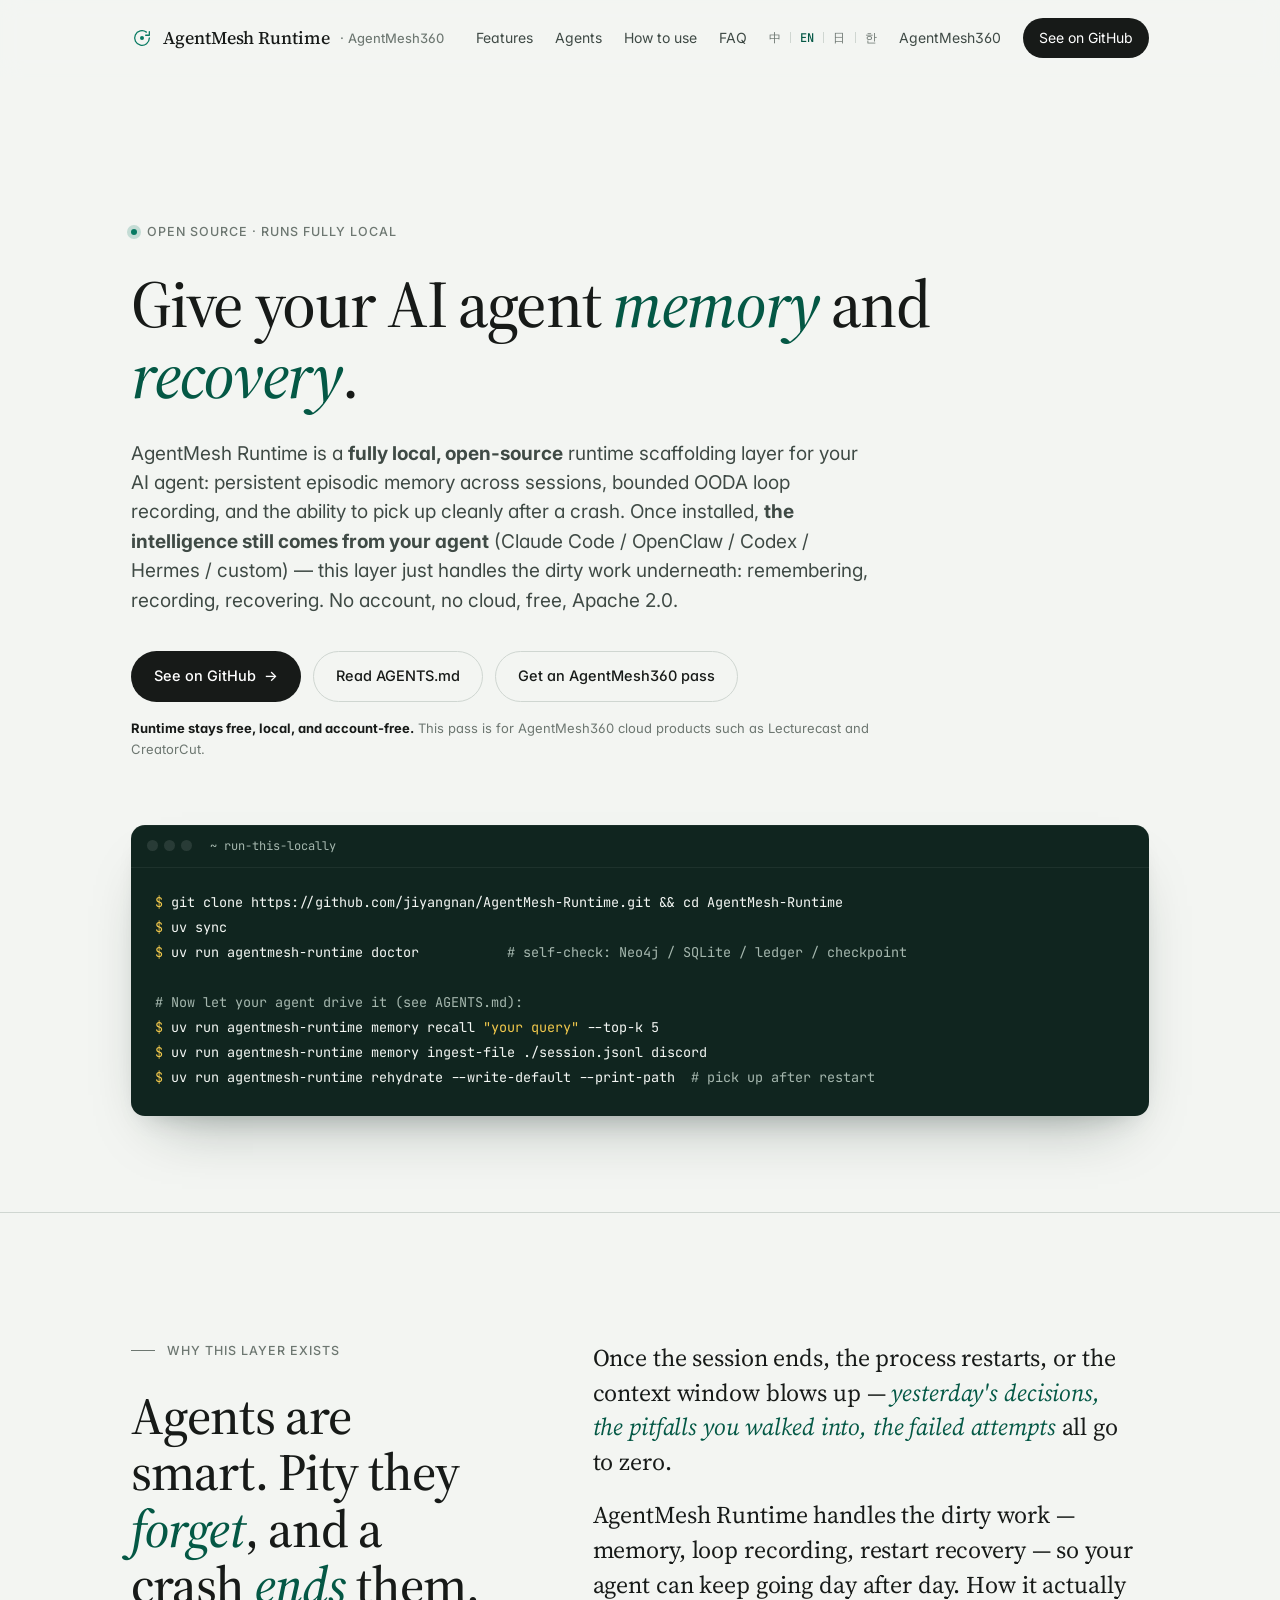
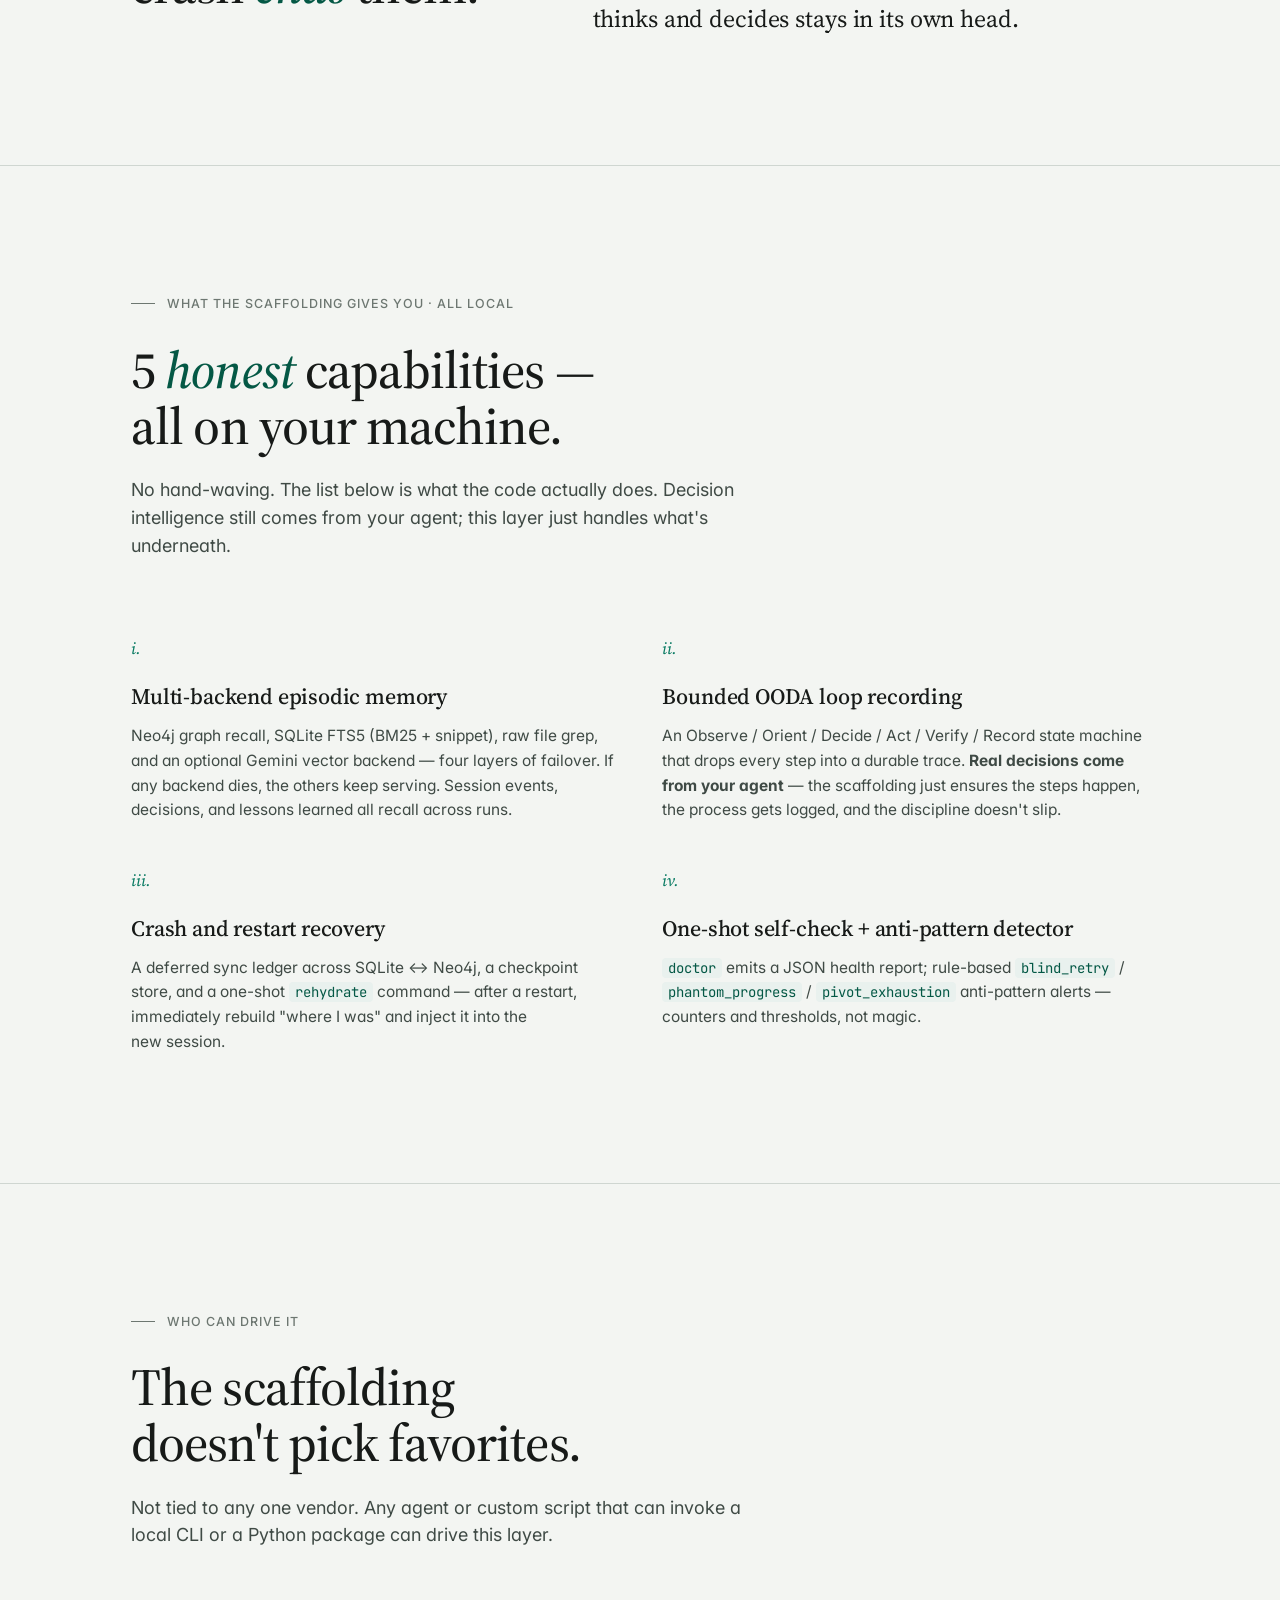
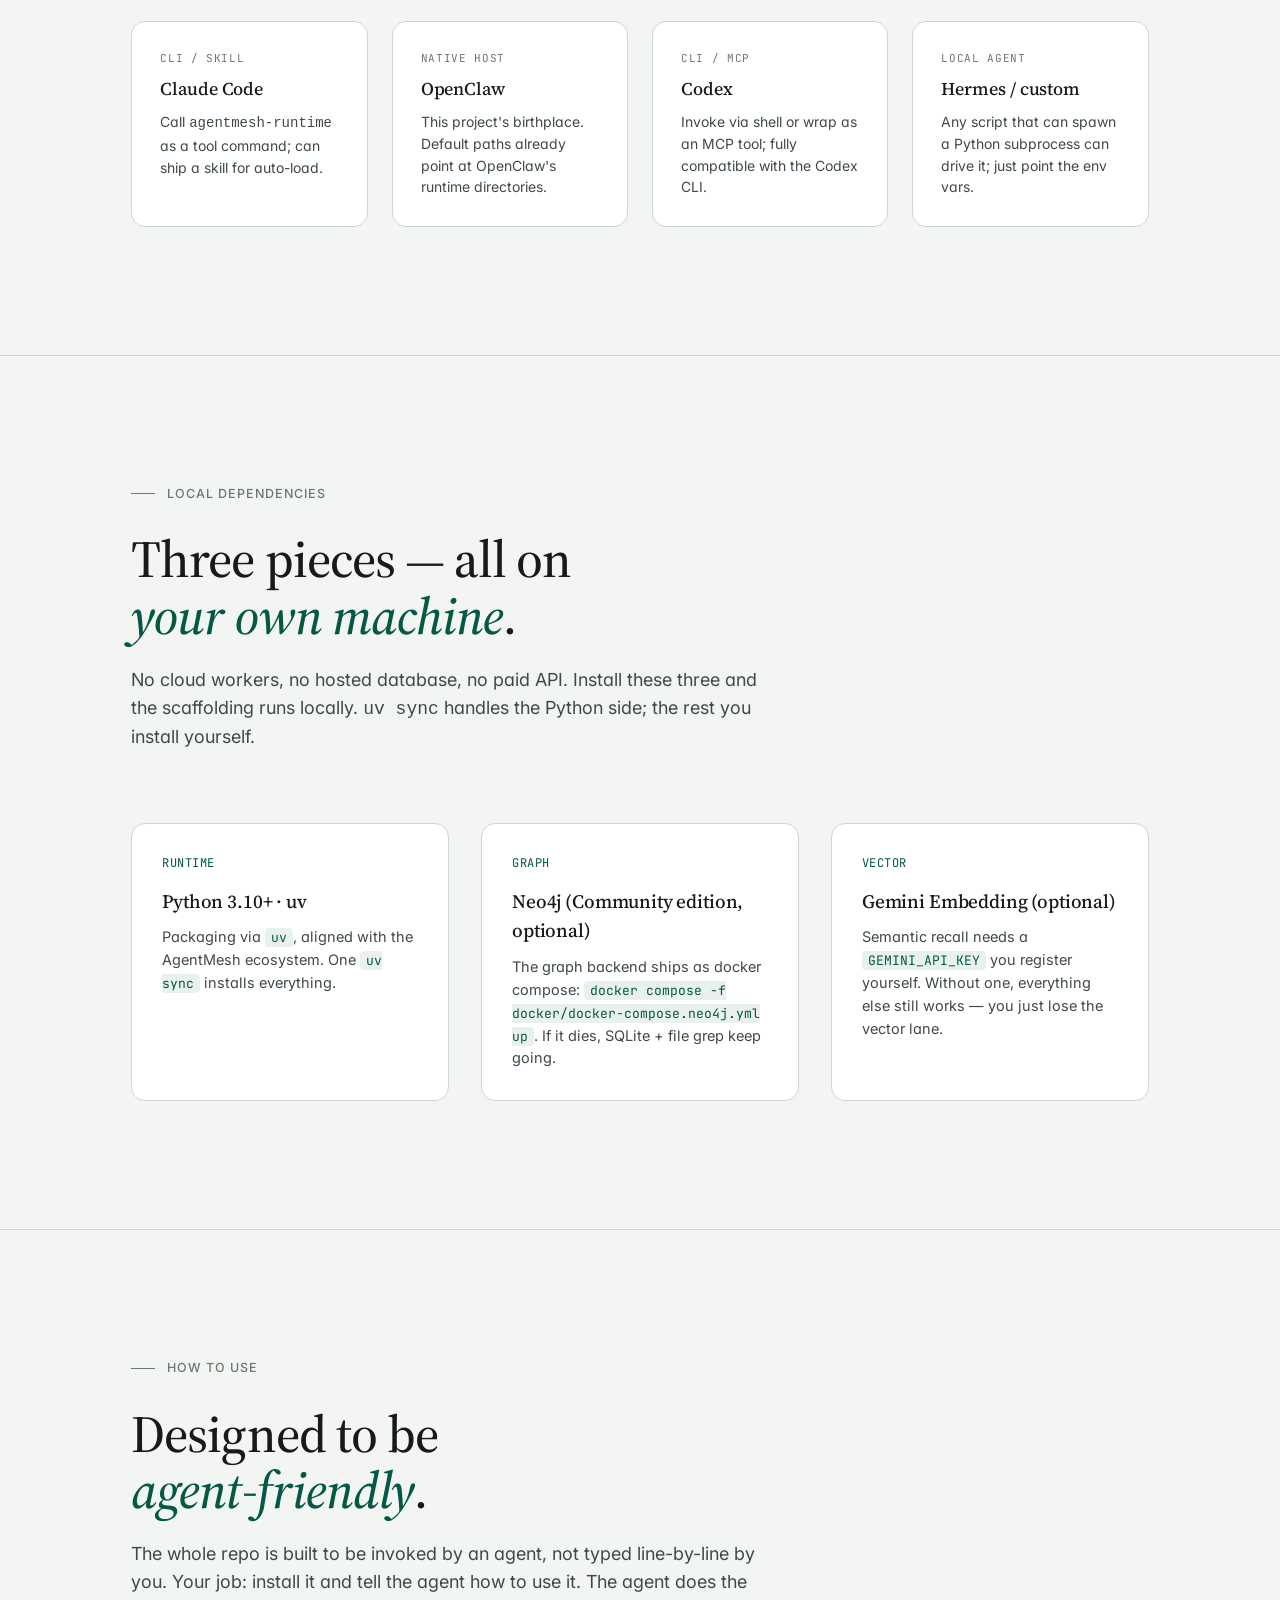
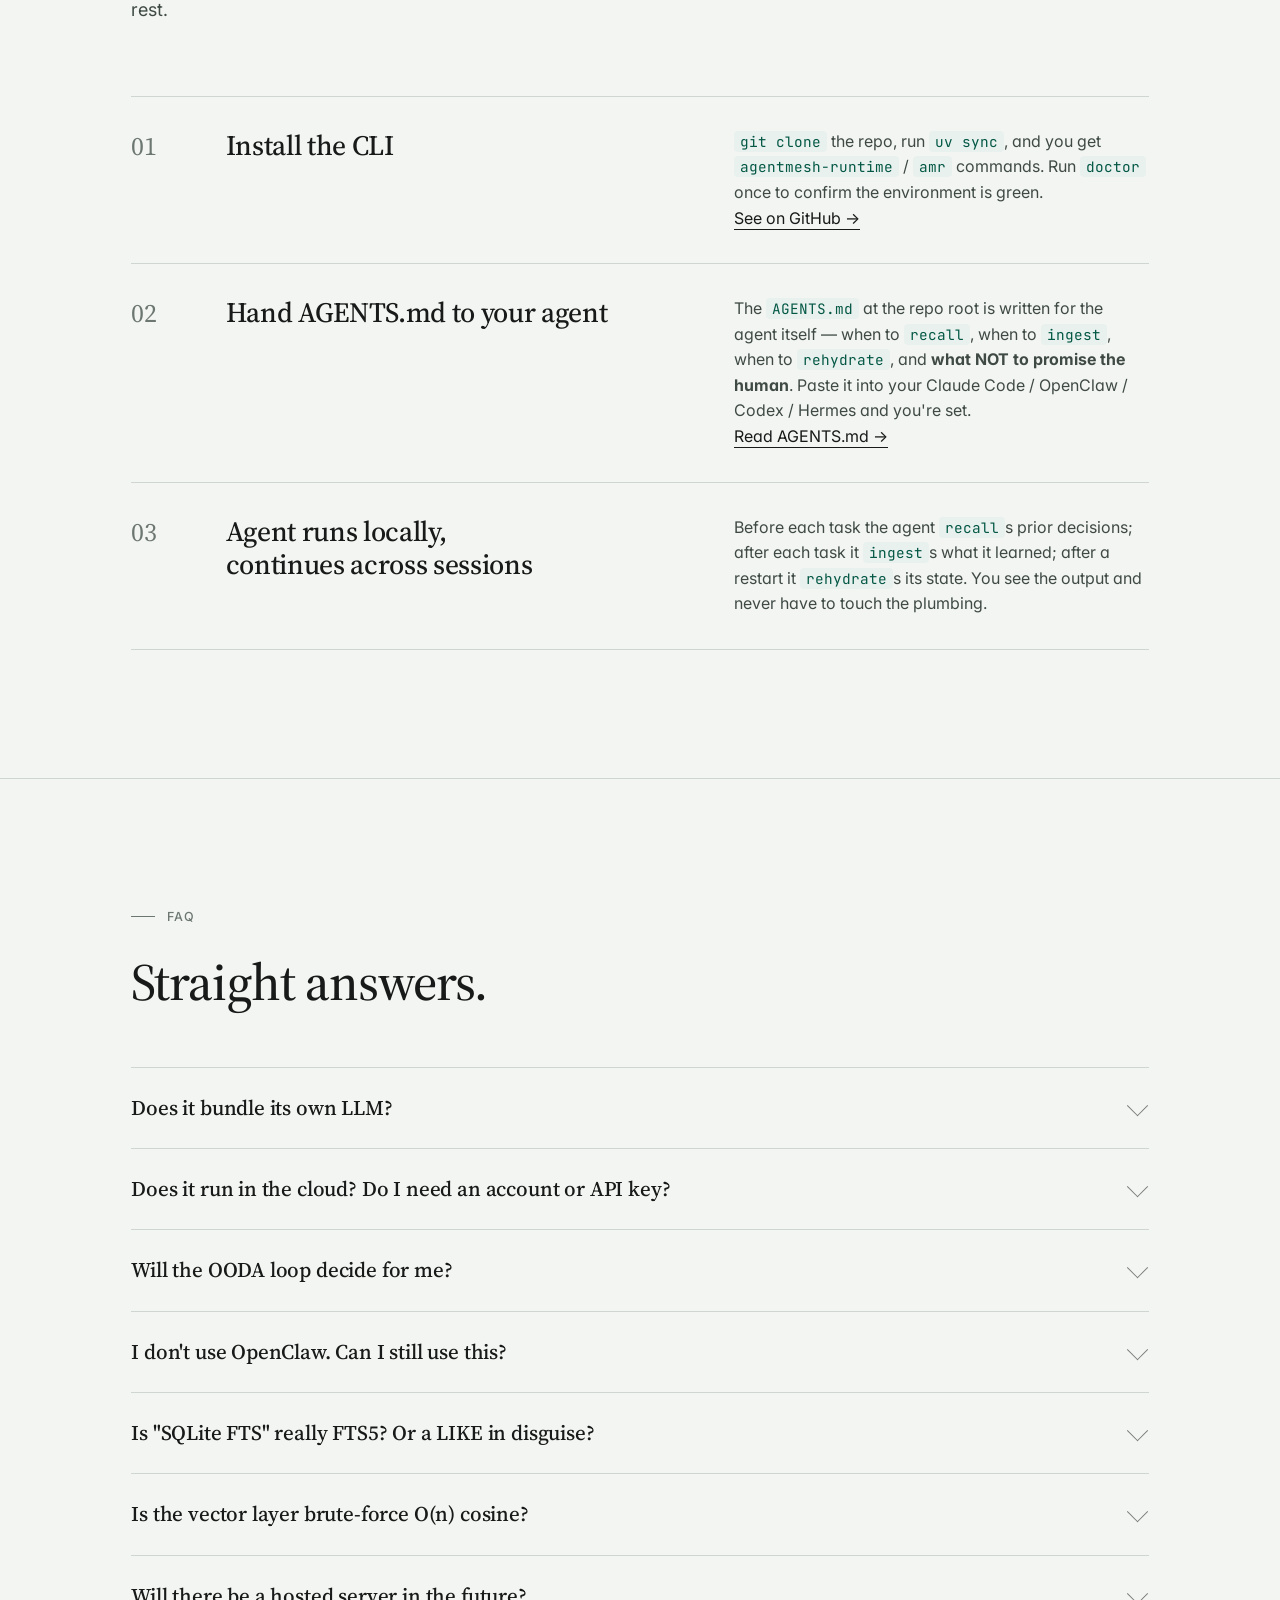
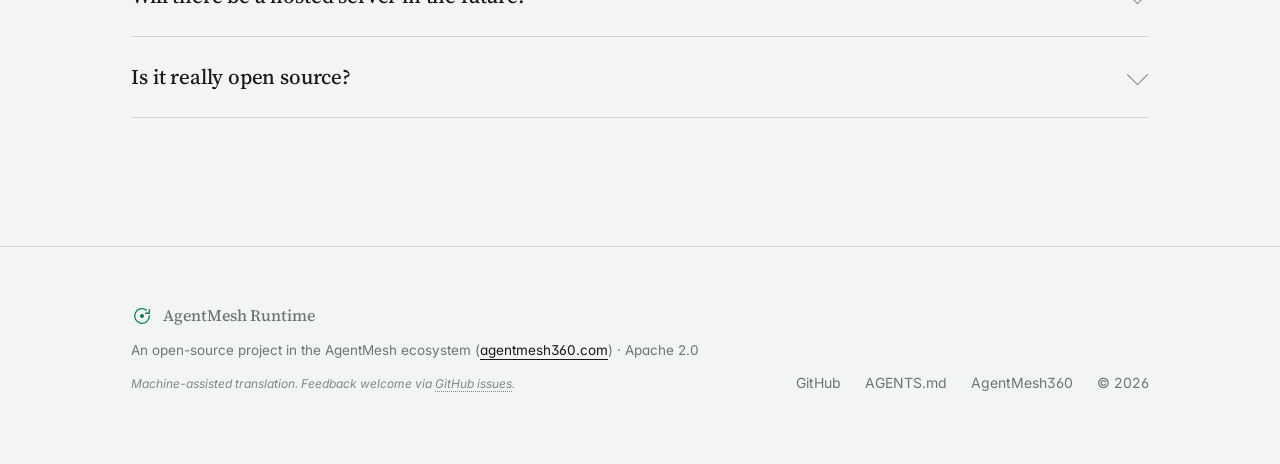
==== site/en/index.html @ 68f0aad6 "feat(site): add optional pass purchase CTA" ====
<!doctype html>
<html lang="en">
<head>
<meta charset="utf-8" />
<meta name="viewport" content="width=device-width, initial-scale=1" />
<title>AgentMesh Runtime — Memory and recovery for your AI agent · open-source, local-first</title>
<meta name="description" content="AgentMesh Runtime is an open-source, local-first runtime scaffolding library for AI agents (Claude Code, OpenClaw, Codex, Hermes, custom). Persistent memory across sessions, a bounded OODA loop recorder, and crash recovery — all on your own machine. Apache 2.0." />
<meta property="og:title" content="AgentMesh Runtime — Memory and recovery for your AI agent" />
<meta property="og:description" content="Open-source local scaffolding for your AI agent: persistent episodic memory, bounded OODA loop recording, crash recovery. Intelligence stays in your agent — we handle the dirty work underneath." />
<meta property="og:type" content="website" />
<meta property="og:url" content="https://runtime.agentmesh360.com/en/" />
<meta property="og:site_name" content="AgentMesh Runtime · AgentMesh360" />
<meta property="og:locale" content="en_US" />
<meta name="robots" content="index,follow,max-image-preview:large" />
<meta name="theme-color" content="#087A62" />
<meta name="twitter:card" content="summary" />
<meta name="twitter:title" content="AgentMesh Runtime — open-source local agent runtime scaffolding" />
<meta name="twitter:description" content="Give your AI agent persistent memory, OODA loop recording, and crash recovery — all local, Apache 2.0." />
<link rel="canonical" href="https://runtime.agentmesh360.com/en/" />
<link rel="alternate" type="text/markdown" href="/llms.txt" title="AgentMesh Runtime LLMs.txt" />
<link rel="alternate" hreflang="zh-CN" href="https://runtime.agentmesh360.com/" />
<link rel="alternate" hreflang="en" href="https://runtime.agentmesh360.com/en/" />
<link rel="alternate" hreflang="ja" href="https://runtime.agentmesh360.com/ja/" />
<link rel="alternate" hreflang="ko" href="https://runtime.agentmesh360.com/ko/" />
<link rel="alternate" hreflang="x-default" href="https://runtime.agentmesh360.com/" />
<link rel="icon" type="image/svg+xml" href="/favicon.svg?v=product-mark-v1" />

<script type="application/ld+json">
{
  "@context": "https://schema.org",
  "@graph": [
    {
      "@type": "Organization",
      "@id": "https://agentmesh360.com/#organization",
      "name": "AgentMesh360",
      "url": "https://agentmesh360.com/"
    },
    {
      "@type": "SoftwareApplication",
      "@id": "https://runtime.agentmesh360.com/#software",
      "name": "AgentMesh Runtime",
      "url": "https://runtime.agentmesh360.com/en/",
      "inLanguage": "en",
      "codeRepository": "https://github.com/jiyangnan/AgentMesh-Runtime",
      "license": "https://www.apache.org/licenses/LICENSE-2.0",
      "applicationCategory": "DeveloperApplication",
      "applicationSubCategory": "local AI agent runtime scaffolding",
      "operatingSystem": "macOS, Windows, Linux",
      "isAccessibleForFree": true,
      "provider": { "@id": "https://agentmesh360.com/#organization" },
      "description": "AgentMesh Runtime is an open-source local agent runtime scaffolding library: persistent episodic memory across sessions, bounded OODA loop recording, crash recovery — all on the user's machine.",
      "featureList": [
        "Persistent cross-session episodic memory",
        "Multi-backend failover (Neo4j graph + SQLite FTS5 + file grep + optional Gemini vector)",
        "Bounded OODA loop state-machine recording",
        "Crash / restart rehydrate recovery",
        "One-command doctor self-check",
        "Apache 2.0 open source"
      ],
      "offers": {
        "@type": "Offer",
        "price": "0",
        "priceCurrency": "USD",
        "availability": "https://schema.org/InStock"
      }
    },
    {
      "@type": "FAQPage",
      "@id": "https://runtime.agentmesh360.com/en/#faq",
      "inLanguage": "en",
      "mainEntity": [
        {
          "@type": "Question",
          "name": "Does AgentMesh Runtime bundle its own LLM?",
          "acceptedAnswer": { "@type": "Answer", "text": "No. This is scaffolding. The intelligence comes from the agent you're already using (Claude Code / OpenClaw / Codex / Hermes / custom). What this layer does is memory, loop recording, and crash recovery — the plumbing underneath." }
        },
        {
          "@type": "Question",
          "name": "Does it run in the cloud? Do I need an account or API key?",
          "acceptedAnswer": { "@type": "Answer", "text": "No on both. Everything stays on your machine. No AgentMesh360 account, no cloud service, no API key required. The optional Gemini vector recall needs your own GEMINI_API_KEY." }
        },
        {
          "@type": "Question",
          "name": "Will the OODA loop make decisions for me?",
          "acceptedAnswer": { "@type": "Answer", "text": "No. The decide and verify steps are intentionally minimal state-machine stubs — they record what you did, they don't think for you. The real reasoning comes from your agent." }
        },
        {
          "@type": "Question",
          "name": "I don't use OpenClaw. Can I still use this?",
          "acceptedAnswer": { "@type": "Answer", "text": "Yes. The default paths still point at ~/.openclaw/* for historical reasons — just set ARS_SESSION_BASE and ARS_MEMORY_DB to wherever your agent stores transcripts and memory. Claude Code / Codex / Hermes / any custom agent can drive it." }
        }
      ]
    }
  ]
}
</script>

<link rel="preconnect" href="https://fonts.googleapis.com" />
<link rel="preconnect" href="https://fonts.gstatic.com" crossorigin />
<link href="https://fonts.googleapis.com/css2?family=Source+Serif+4:opsz,wght@8..60,400;8..60,500;8..60,600&family=Inter:wght@400;450;500;600&family=JetBrains+Mono:wght@400;500&display=swap" rel="stylesheet" />

<style>
  :root {
    --bg:#F3F5F2; --surface:#FFFFFF; --ink:#171A18; --ink-soft:#3F4A45;
    --muted:#6D7771; --rule:#CFD6D1; --accent:#087A62; --accent-ink:#045845;
    --blue:#2457D6; --red:#D64545; --yellow:#F2C94C;
    --code-bg:#10251F; --code-fg:#F4F7F4; --code-dim:#A5B7AE; --code-acc:#F2C94C;
    --serif:"Source Serif 4",Georgia,serif;
    --sans:"Inter",-apple-system,BlinkMacSystemFont,Segoe UI,Roboto,sans-serif;
    --mono:"JetBrains Mono",ui-monospace,SFMono-Regular,Menlo,Consolas,monospace;
    --maxw:1120px; --gutter:clamp(20px,4vw,56px);
  }
  *{box-sizing:border-box} html,body{margin:0;padding:0} html{scroll-behavior:smooth}
  body{background:var(--bg);color:var(--ink);font-family:var(--sans);font-size:16px;line-height:1.55;
    -webkit-font-smoothing:antialiased;-moz-osx-font-smoothing:grayscale;text-rendering:optimizeLegibility;font-feature-settings:"ss01","cv11"}
  ::selection{background:var(--accent);color:#fff}
  a{color:inherit;text-decoration:none}
  a.link{color:var(--ink);border-bottom:1px solid currentColor;padding-bottom:1px;transition:color .15s,border-color .15s}
  a.link:hover{color:var(--accent);border-bottom-color:var(--accent)}
  .wrap{max-width:var(--maxw);margin:0 auto;padding:0 var(--gutter)}

  .nav{position:sticky;top:0;z-index:50;background:color-mix(in oklab,var(--bg) 85%,transparent);-webkit-backdrop-filter:blur(10px);backdrop-filter:blur(10px);border-bottom:1px solid transparent;transition:border-color .2s}
  .nav.scrolled{border-bottom-color:var(--rule)}
  .nav-inner{max-width:var(--maxw);margin:0 auto;padding:18px var(--gutter);display:flex;align-items:center;justify-content:space-between;gap:24px;flex-wrap:nowrap}
  .brand{display:inline-flex;align-items:center;gap:10px;font-family:var(--serif);font-weight:500;font-size:18px;letter-spacing:-0.005em;white-space:nowrap;flex-shrink:0}
  .brand-mark{width:22px;height:22px;display:inline-block;flex:none;color:var(--accent)}
  .brand small{font-family:var(--sans);font-weight:450;color:var(--muted);font-size:13px;letter-spacing:0;white-space:nowrap}
  .nav-links{display:flex;align-items:center;gap:22px;font-size:14px;color:var(--ink-soft);flex-shrink:0}
  .nav-links a{transition:color .15s;white-space:nowrap} .nav-links a:hover{color:var(--accent)}
  .nav-cta{font-size:14px;background:var(--ink);color:var(--surface);padding:9px 16px;border-radius:999px;transition:background .15s,color .15s;white-space:nowrap}
  .nav-links .nav-cta:hover{background:var(--accent);color:var(--surface)}
  .lang-switch{display:inline-flex;align-items:center;gap:9px;font-family:var(--mono);font-size:12px;letter-spacing:0.02em;flex-shrink:0}
  .lang-switch .lang{color:var(--muted);transition:color .15s;padding:2px 0;white-space:nowrap}
  .lang-switch .lang:hover{color:var(--accent)}
  .lang-switch .lang.lang-active{color:var(--accent-ink);font-weight:500}
  .lang-switch .sep{width:1px;height:11px;background:var(--rule);display:inline-block;flex-shrink:0}
  @media(max-width:1100px){.nav-links a.nav-extra{display:none}}
  @media(max-width:880px){.nav-links a.nav-section{display:none}}
  @media(max-width:720px){.nav-links a:not(.nav-cta):not(.lang){display:none} .lang-switch{gap:7px} .brand small{display:none}}
  @media(max-width:480px){.nav-inner{gap:12px;padding:14px 16px} .brand{font-size:15px;gap:7px} .brand-mark{width:20px;height:20px} .lang-switch{gap:5px;font-size:11px} .nav-cta{padding:8px 12px;font-size:13px}}

  .hero{padding:clamp(64px,11vw,140px) 0 clamp(48px,8vw,96px)}
  .eyebrow{display:inline-flex;align-items:center;gap:10px;font-size:12.5px;letter-spacing:0.08em;text-transform:uppercase;color:var(--muted);font-weight:500}
  .eyebrow .dot{width:6px;height:6px;border-radius:50%;background:var(--accent);box-shadow:0 0 0 4px color-mix(in oklab,var(--accent) 20%,transparent)}
  h1.display{font-family:var(--serif);font-weight:500;font-size:clamp(38px,5.2vw,70px);line-height:1.06;letter-spacing:-0.02em;margin:28px 0 0}
  h1.display em{font-style:italic;color:var(--accent-ink);font-weight:500}
  .lede{margin:28px 0 0;font-size:clamp(17px,1.5vw,19px);line-height:1.55;color:var(--ink-soft);max-width:62ch;text-wrap:pretty}
  .hero-ctas{margin-top:36px;display:flex;flex-wrap:wrap;gap:12px}
  .btn{display:inline-flex;align-items:center;gap:8px;padding:13px 22px;font-size:14.5px;font-weight:500;border-radius:999px;transition:background .15s,color .15s,border-color .15s,transform .15s;border:1px solid transparent;cursor:pointer;font-family:inherit}
  .btn-primary{background:var(--ink);color:var(--surface)} .btn-primary:hover{background:var(--accent);color:var(--surface)}
  .btn-ghost{background:transparent;color:var(--ink);border-color:var(--rule)} .btn-ghost:hover{border-color:var(--ink)}
  .btn .arrow{transition:transform .15s} .btn:hover .arrow{transform:translateX(3px)}
  .pass-note{max-width:760px;margin:16px 0 0;color:var(--muted);font-size:13px;line-height:1.65}
  .pass-note strong{color:var(--ink)}

  .terminal-frame{margin-top:64px;background:var(--code-bg);color:var(--code-fg);border-radius:14px;overflow:hidden;box-shadow:0 1px 0 rgba(255,255,255,0.04) inset,0 30px 60px -30px rgba(16,37,31,0.4),0 12px 24px -16px rgba(16,37,31,0.25)}
  .terminal-bar{display:flex;align-items:center;gap:10px;padding:12px 16px;border-bottom:1px solid rgba(255,255,255,0.06)}
  .terminal-bar .lights{display:flex;gap:6px}
  .terminal-bar .lights span{width:11px;height:11px;border-radius:50%;background:rgba(255,255,255,0.1)}
  .terminal-bar .title{font-family:var(--mono);font-size:12px;color:var(--code-dim);margin-left:8px}
  pre.code{margin:0;padding:22px 24px 26px;font-family:var(--mono);font-size:13.5px;line-height:1.85;overflow-x:auto;-webkit-overflow-scrolling:touch}
  pre.code .c-prompt{color:var(--code-acc);user-select:none} pre.code .c-cmd{color:var(--code-fg)}
  pre.code .c-flag{color:var(--blue)} pre.code .c-str{color:var(--yellow)} pre.code .c-dim{color:var(--code-dim)}

  section.block{padding:clamp(72px,10vw,128px) 0;border-top:1px solid var(--rule)}
  .kicker{font-size:12.5px;letter-spacing:0.08em;text-transform:uppercase;color:var(--muted);font-weight:500;margin-bottom:28px;display:flex;align-items:center;gap:12px}
  .kicker::before{content:"";width:24px;height:1px;background:var(--muted);display:inline-block}
  h2.section-title{font-family:var(--serif);font-weight:500;font-size:clamp(32px,4.2vw,52px);line-height:1.08;letter-spacing:-0.018em;margin:0;max-width:22ch;text-wrap:balance}
  h2.section-title em{font-style:italic;color:var(--accent-ink);font-weight:500}
  .section-lede{margin-top:22px;font-size:18px;line-height:1.55;color:var(--ink-soft);max-width:58ch}

  .why{display:grid;grid-template-columns:minmax(0,5fr) minmax(0,7fr);gap:clamp(32px,5vw,80px);align-items:start}
  .why h2{max-width:14ch}
  .why-body p{font-size:clamp(20px,2vw,24px);line-height:1.45;color:var(--ink);margin:0;font-family:var(--serif);font-weight:400;letter-spacing:-0.005em;text-wrap:pretty}
  .why-body p + p{margin-top:18px} .why-body p .hi{color:var(--accent-ink);font-style:italic}
  @media(max-width:820px){.why{grid-template-columns:1fr;gap:24px}}

  .features{display:grid;grid-template-columns:repeat(2,minmax(0,1fr));gap:clamp(28px,3.5vw,56px);margin-top:clamp(48px,6vw,80px)}
  .feat-num{font-family:var(--serif);font-style:italic;font-weight:400;font-size:16px;color:var(--accent);margin-bottom:22px;display:inline-block}
  .feat h3{font-family:var(--serif);font-weight:500;font-size:22px;line-height:1.22;letter-spacing:-0.008em;margin:0 0 14px;text-wrap:balance}
  .feat p{margin:0;font-size:15.5px;line-height:1.6;color:var(--ink-soft);text-wrap:pretty}
  @media(max-width:820px){.features{grid-template-columns:1fr}}

  .agents{display:grid;grid-template-columns:repeat(4,minmax(0,1fr));gap:clamp(16px,2.5vw,24px);margin-top:clamp(48px,6vw,72px)}
  @media(max-width:820px){.agents{grid-template-columns:repeat(2,minmax(0,1fr))}}
  @media(max-width:480px){.agents{grid-template-columns:1fr}}
  .ag{background:var(--surface);border:1px solid var(--rule);border-radius:14px;padding:clamp(22px,2.6vw,28px);display:flex;flex-direction:column;gap:8px}
  .ag .ag-tag{font-family:var(--mono);font-size:11px;color:var(--muted);letter-spacing:0.06em}
  .ag h3{font-family:var(--serif);font-weight:500;font-size:18px;margin:0;letter-spacing:-0.005em}
  .ag p{margin:0;font-size:14px;color:var(--ink-soft);line-height:1.55}

  .stack{display:grid;grid-template-columns:repeat(3,minmax(0,1fr));gap:clamp(20px,3vw,32px);margin-top:clamp(48px,6vw,72px)}
  @media(max-width:680px){.stack{grid-template-columns:1fr}}
  .stk{background:var(--surface);border:1px solid var(--rule);border-radius:14px;padding:clamp(22px,2.6vw,30px)}
  .stk .stk-icon{font-family:var(--mono);font-size:12px;color:var(--accent-ink);letter-spacing:0.04em;margin-bottom:14px}
  .stk h3{font-family:var(--serif);font-weight:500;font-size:19px;margin:0 0 10px;letter-spacing:-0.008em}
  .stk p{margin:0;font-size:14.5px;color:var(--ink-soft);line-height:1.58}
  .stk code{font-family:var(--mono);background:color-mix(in oklab,var(--accent) 10%,var(--surface));color:var(--accent-ink);padding:1px 6px;border-radius:4px;font-size:0.9em}

  .steps{margin-top:clamp(48px,6vw,72px);display:grid;grid-template-columns:1fr;gap:0}
  .step{display:grid;grid-template-columns:56px 1fr;gap:clamp(20px,3vw,48px);padding:32px 0;border-top:1px solid var(--rule);align-items:start}
  .step:last-child{border-bottom:1px solid var(--rule)}
  .step-n{font-family:var(--serif);font-weight:400;font-size:26px;color:var(--muted);line-height:1;font-feature-settings:"lnum";padding-top:4px}
  .step-body{display:grid;grid-template-columns:minmax(0,1.1fr) minmax(0,1fr);gap:clamp(20px,4vw,64px);align-items:start}
  @media(max-width:720px){.step-body{grid-template-columns:1fr;gap:12px}}
  .step h3{font-family:var(--serif);font-weight:500;font-size:clamp(22px,2.4vw,28px);line-height:1.18;letter-spacing:-0.012em;margin:0;text-wrap:balance}
  .step p{margin:0;color:var(--ink-soft);font-size:16px;line-height:1.6;text-wrap:pretty}
  .step p code{font-family:var(--mono);background:color-mix(in oklab,var(--accent) 10%,var(--surface));color:var(--accent-ink);padding:1px 6px;border-radius:4px;font-size:0.9em}

  .faq-list{margin-top:clamp(40px,5vw,56px)}
  .faq-item{border-top:1px solid var(--rule)}
  .faq-list .faq-item:last-child{border-bottom:1px solid var(--rule)}
  .faq-item summary{list-style:none;padding:26px 32px 26px 0;position:relative;font-family:var(--serif);font-weight:500;font-size:clamp(18px,1.7vw,21px);line-height:1.35;letter-spacing:-0.008em;color:var(--ink);transition:color .15s}
  .faq-item summary::-webkit-details-marker{display:none}
  .faq-item summary:hover{color:var(--accent)}
  .faq-item summary::after{content:"";position:absolute;right:4px;top:50%;width:14px;height:14px;border-right:1.5px solid currentColor;border-bottom:1.5px solid currentColor;transform:translateY(-65%) rotate(45deg);transition:transform .2s;opacity:.55}
  .faq-item[open] summary::after{transform:translateY(-25%) rotate(-135deg)}
  .faq-answer{padding:0 48px 28px 0;color:var(--ink-soft);font-size:16px;line-height:1.65;max-width:70ch;text-wrap:pretty}
  .faq-answer code{font-family:var(--mono);background:color-mix(in oklab,var(--accent) 10%,var(--surface));color:var(--accent-ink);padding:1px 6px;border-radius:4px;font-size:0.92em}

  footer.foot{border-top:1px solid var(--rule);padding:56px 0 72px;font-size:14px;color:var(--muted)}
  .foot-inner{display:flex;flex-wrap:wrap;justify-content:space-between;gap:24px;align-items:flex-end}
  .foot .brand{font-size:16px} .foot-meta{display:flex;flex-wrap:wrap;gap:24px} .foot-meta a:hover{color:var(--accent)}
  .foot-note{margin-top:14px;font-size:12px;color:var(--muted);opacity:0.85;font-style:italic}
  .foot-note a{border-bottom:1px dotted currentColor} .foot-note a:hover{color:var(--accent);border-bottom-color:var(--accent)}
</style>
<script defer src="https://analytics.agentmesh360.com/script.js" data-website-id="a640cdad-a7ab-47b0-8f86-2eb80472ad62"></script>
</head>
<body>

<header class="nav" id="topnav">
  <div class="nav-inner">
    <a href="/en/" class="brand" aria-label="AgentMesh Runtime">
      <svg class="brand-mark" viewBox="0 0 24 24" fill="none" aria-hidden="true">
        <path d="M20 12a8 8 0 1 1-3.2-6.4" stroke="currentColor" stroke-width="1.4" stroke-linecap="round"/>
        <path d="M20 5v4h-4" stroke="currentColor" stroke-width="1.4" stroke-linecap="round" stroke-linejoin="round"/>
        <circle cx="12" cy="12" r="2.2" fill="currentColor"/>
      </svg>
      AgentMesh Runtime <small>· AgentMesh360</small>
    </a>
    <nav class="nav-links" aria-label="Primary">
      <a href="#features" class="nav-section">Features</a>
      <a href="#agents" class="nav-section">Agents</a>
      <a href="#how" class="nav-section">How to use</a>
      <a href="#faq" class="nav-section">FAQ</a>
      <span class="lang-switch" aria-label="Language">
        <a class="lang" href="/" hreflang="zh-CN">中</a>
        <span class="sep"></span>
        <a class="lang lang-active" aria-current="page">EN</a>
        <span class="sep"></span>
        <a class="lang" href="/ja/" hreflang="ja">日</a>
        <span class="sep"></span>
        <a class="lang" href="/ko/" hreflang="ko">한</a>
      </span>
      <a href="https://agentmesh360.com" class="nav-extra">AgentMesh360</a>
      <a href="https://github.com/jiyangnan/AgentMesh-Runtime" class="nav-cta">See on GitHub</a>
    </nav>
  </div>
</header>

<section class="hero">
  <div class="wrap">
    <div class="eyebrow"><span class="dot"></span> OPEN SOURCE · RUNS FULLY LOCAL</div>
    <h1 class="display">Give your AI agent <em>memory</em> and <em>recovery</em>.</h1>
    <p class="lede">
      AgentMesh Runtime is a <strong>fully local, open-source</strong> runtime scaffolding layer for your AI agent: persistent episodic memory across sessions, bounded OODA loop recording, and the ability to pick up cleanly after a crash. Once installed, <strong>the intelligence still comes from your agent</strong> (Claude Code / OpenClaw / Codex / Hermes / custom) — this layer just handles the dirty work underneath: remembering, recording, recovering. No account, no cloud, free, Apache 2.0.
    </p>
    <div class="hero-ctas">
      <a href="https://github.com/jiyangnan/AgentMesh-Runtime" class="btn btn-primary">See on GitHub <span class="arrow">→</span></a>
      <a href="https://github.com/jiyangnan/AgentMesh-Runtime/blob/main/AGENTS.md" class="btn btn-ghost">Read AGENTS.md</a>
      <a href="https://agentmesh360.com/app/#pricing" class="btn btn-ghost" data-purchase-cta>Get an AgentMesh360 pass</a>
    </div>
    <p class="pass-note"><strong>Runtime stays free, local, and account-free.</strong> This pass is for AgentMesh360 cloud products such as Lecturecast and CreatorCut.</p>

    <div class="terminal-frame" aria-label="Install locally, then let your agent drive it">
      <div class="terminal-bar">
        <div class="lights"><span></span><span></span><span></span></div>
        <span class="title">~ run-this-locally</span>
      </div>
<pre class="code"><span class="c-prompt">$</span> <span class="c-cmd">git clone https://github.com/jiyangnan/AgentMesh-Runtime.git &amp;&amp; cd AgentMesh-Runtime</span>
<span class="c-prompt">$</span> <span class="c-cmd">uv sync</span>
<span class="c-prompt">$</span> <span class="c-cmd">uv run agentmesh-runtime doctor</span>           <span class="c-dim"># self-check: Neo4j / SQLite / ledger / checkpoint</span>

<span class="c-dim"># Now let your agent drive it (see AGENTS.md):</span>
<span class="c-prompt">$</span> <span class="c-cmd">uv run agentmesh-runtime memory recall </span><span class="c-str">"your query"</span><span class="c-cmd"> --top-k 5</span>
<span class="c-prompt">$</span> <span class="c-cmd">uv run agentmesh-runtime memory ingest-file ./session.jsonl discord</span>
<span class="c-prompt">$</span> <span class="c-cmd">uv run agentmesh-runtime rehydrate --write-default --print-path</span>  <span class="c-dim"># pick up after restart</span></pre>
    </div>
  </div>
</section>

<section class="block">
  <div class="wrap why">
    <div>
      <div class="kicker">Why this layer exists</div>
      <h2 class="section-title">Agents are smart. Pity they <em>forget</em>, and a crash <em>ends</em> them.</h2>
    </div>
    <div class="why-body">
      <p>Once the session ends, the process restarts, or the context window blows up — <span class="hi">yesterday's decisions, the pitfalls you walked into, the failed attempts</span> all go to zero.</p>
      <p>AgentMesh Runtime handles the dirty work — memory, loop recording, restart recovery — so your agent can keep going day after day. How it actually thinks and decides stays in its own head.</p>
    </div>
  </div>
</section>

<section class="block" id="features">
  <div class="wrap">
    <div class="kicker">What the scaffolding gives you · all local</div>
    <h2 class="section-title">5 <em>honest</em> capabilities — all on your machine.</h2>
    <p class="section-lede">No hand-waving. The list below is what the code actually does. Decision intelligence still comes from your agent; this layer just handles what's underneath.</p>
    <div class="features">
      <div class="feat">
        <span class="feat-num">i.</span>
        <h3>Multi-backend episodic memory</h3>
        <p>Neo4j graph recall, SQLite FTS5 (BM25 + snippet), raw file grep, and an optional Gemini vector backend — four layers of failover. If any backend dies, the others keep serving. Session events, decisions, and lessons learned all recall across runs.</p>
      </div>
      <div class="feat">
        <span class="feat-num">ii.</span>
        <h3>Bounded OODA loop recording</h3>
        <p>An Observe / Orient / Decide / Act / Verify / Record state machine that drops every step into a durable trace. <strong>Real decisions come from your agent</strong> — the scaffolding just ensures the steps happen, the process gets logged, and the discipline doesn't slip.</p>
      </div>
      <div class="feat">
        <span class="feat-num">iii.</span>
        <h3>Crash and restart recovery</h3>
        <p>A deferred sync ledger across SQLite ↔ Neo4j, a checkpoint store, and a one-shot <code style="font-family:var(--mono);background:color-mix(in oklab,var(--accent) 10%,var(--surface));color:var(--accent-ink);padding:1px 6px;border-radius:4px;font-size:0.9em">rehydrate</code> command — after a restart, immediately rebuild "where I was" and inject it into the new session.</p>
      </div>
      <div class="feat">
        <span class="feat-num">iv.</span>
        <h3>One-shot self-check + anti-pattern detector</h3>
        <p><code style="font-family:var(--mono);background:color-mix(in oklab,var(--accent) 10%,var(--surface));color:var(--accent-ink);padding:1px 6px;border-radius:4px;font-size:0.9em">doctor</code> emits a JSON health report; rule-based <code style="font-family:var(--mono);background:color-mix(in oklab,var(--accent) 10%,var(--surface));color:var(--accent-ink);padding:1px 6px;border-radius:4px;font-size:0.9em">blind_retry</code> / <code style="font-family:var(--mono);background:color-mix(in oklab,var(--accent) 10%,var(--surface));color:var(--accent-ink);padding:1px 6px;border-radius:4px;font-size:0.9em">phantom_progress</code> / <code style="font-family:var(--mono);background:color-mix(in oklab,var(--accent) 10%,var(--surface));color:var(--accent-ink);padding:1px 6px;border-radius:4px;font-size:0.9em">pivot_exhaustion</code> anti-pattern alerts — counters and thresholds, not magic.</p>
      </div>
    </div>
  </div>
</section>

<section class="block" id="agents">
  <div class="wrap">
    <div class="kicker">Who can drive it</div>
    <h2 class="section-title">The scaffolding doesn't pick favorites.</h2>
    <p class="section-lede">Not tied to any one vendor. Any agent or custom script that can invoke a local CLI or a Python package can drive this layer.</p>
    <div class="agents">
      <div class="ag"><span class="ag-tag">CLI / SKILL</span><h3>Claude Code</h3><p>Call <code>agentmesh-runtime</code> as a tool command; can ship a skill for auto-load.</p></div>
      <div class="ag"><span class="ag-tag">NATIVE HOST</span><h3>OpenClaw</h3><p>This project's birthplace. Default paths already point at OpenClaw's runtime directories.</p></div>
      <div class="ag"><span class="ag-tag">CLI / MCP</span><h3>Codex</h3><p>Invoke via shell or wrap as an MCP tool; fully compatible with the Codex CLI.</p></div>
      <div class="ag"><span class="ag-tag">LOCAL AGENT</span><h3>Hermes / custom</h3><p>Any script that can spawn a Python subprocess can drive it; just point the env vars.</p></div>
    </div>
  </div>
</section>

<section class="block" id="stack">
  <div class="wrap">
    <div class="kicker">Local dependencies</div>
    <h2 class="section-title">Three pieces — all on <em>your own machine</em>.</h2>
    <p class="section-lede">No cloud workers, no hosted database, no paid API. Install these three and the scaffolding runs locally. <code>uv sync</code> handles the Python side; the rest you install yourself.</p>
    <div class="stack">
      <div class="stk">
        <div class="stk-icon">RUNTIME</div>
        <h3>Python 3.10+ · uv</h3>
        <p>Packaging via <code>uv</code>, aligned with the AgentMesh ecosystem. One <code>uv sync</code> installs everything.</p>
      </div>
      <div class="stk">
        <div class="stk-icon">GRAPH</div>
        <h3>Neo4j (Community edition, optional)</h3>
        <p>The graph backend ships as docker compose: <code>docker compose -f docker/docker-compose.neo4j.yml up</code>. If it dies, SQLite + file grep keep going.</p>
      </div>
      <div class="stk">
        <div class="stk-icon">VECTOR</div>
        <h3>Gemini Embedding (optional)</h3>
        <p>Semantic recall needs a <code>GEMINI_API_KEY</code> you register yourself. Without one, everything else still works — you just lose the vector lane.</p>
      </div>
    </div>
  </div>
</section>

<section class="block" id="how">
  <div class="wrap">
    <div class="kicker">How to use</div>
    <h2 class="section-title">Designed to be <em>agent-friendly</em>.</h2>
    <p class="section-lede">The whole repo is built to be invoked by an agent, not typed line-by-line by you. Your job: install it and tell the agent how to use it. The agent does the rest.</p>
    <div class="steps">
      <div class="step">
        <div class="step-n">01</div>
        <div class="step-body">
          <h3>Install the CLI</h3>
          <p><code>git clone</code> the repo, run <code>uv sync</code>, and you get <code>agentmesh-runtime</code> / <code>amr</code> commands. Run <code>doctor</code> once to confirm the environment is green.<br/><a class="link" href="https://github.com/jiyangnan/AgentMesh-Runtime">See on GitHub →</a></p>
        </div>
      </div>
      <div class="step">
        <div class="step-n">02</div>
        <div class="step-body">
          <h3>Hand AGENTS.md to your agent</h3>
          <p>The <code>AGENTS.md</code> at the repo root is written for the agent itself — when to <code>recall</code>, when to <code>ingest</code>, when to <code>rehydrate</code>, and <strong>what NOT to promise the human</strong>. Paste it into your Claude Code / OpenClaw / Codex / Hermes and you're set.<br/><a class="link" href="https://github.com/jiyangnan/AgentMesh-Runtime/blob/main/AGENTS.md">Read AGENTS.md →</a></p>
        </div>
      </div>
      <div class="step">
        <div class="step-n">03</div>
        <div class="step-body">
          <h3>Agent runs locally, continues across sessions</h3>
          <p>Before each task the agent <code>recall</code>s prior decisions; after each task it <code>ingest</code>s what it learned; after a restart it <code>rehydrate</code>s its state. You see the output and never have to touch the plumbing.</p>
        </div>
      </div>
    </div>
  </div>
</section>

<section class="block" id="faq">
  <div class="wrap">
    <div class="kicker">FAQ</div>
    <h2 class="section-title">Straight answers.</h2>
    <div class="faq-list">
      <details class="faq-item">
        <summary>Does it bundle its own LLM?</summary>
        <div class="faq-answer">No. This is scaffolding. The intelligence comes from the agent you're already using (Claude Code / OpenClaw / Codex / Hermes / custom). What this layer does is memory, loop recording, and crash recovery — the plumbing underneath.</div>
      </details>
      <details class="faq-item">
        <summary>Does it run in the cloud? Do I need an account or API key?</summary>
        <div class="faq-answer">No on both. Everything stays on your machine. No AgentMesh360 account, no cloud service, no API key required. The optional Gemini vector recall needs your own <code>GEMINI_API_KEY</code>.</div>
      </details>
      <details class="faq-item">
        <summary>Will the OODA loop decide for me?</summary>
        <div class="faq-answer"><code>decide</code> and <code>verify</code> are intentionally minimal state-machine stubs — they record what you did, they don't think for you. The real reasoning comes from your agent; this layer just ensures the steps happen, the records get written, and the discipline holds.</div>
      </details>
      <details class="faq-item">
        <summary>I don't use OpenClaw. Can I still use this?</summary>
        <div class="faq-answer">Yes. The default paths still point at <code>~/.openclaw/*</code> for historical reasons — just set <code>ARS_SESSION_BASE</code> and <code>ARS_MEMORY_DB</code> to wherever your agent stores transcripts and memory. Claude Code / Codex / Hermes / any custom agent can drive it.</div>
      </details>
      <details class="faq-item">
        <summary>Is "SQLite FTS" really FTS5? Or a LIKE in disguise?</summary>
        <div class="faq-answer">Real FTS5, with BM25 ranking and snippet highlighting. We say this honestly because there was actually a moment in the project's own decision log where someone claimed "it's really LIKE" — and then a closer read of the code confirmed <code>chunks_fts MATCH ?</code> is a proper FTS5 query. That mistake is documented in the <a class="link" href="https://github.com/jiyangnan/AgentMesh-Runtime/blob/main/docs/decisions/2026-06-18-claude-技术尽调与综合结论.md">decision-log errata</a>.</div>
      </details>
      <details class="faq-item">
        <summary>Is the vector layer brute-force O(n) cosine?</summary>
        <div class="faq-answer">Yes. Fine at personal / small-team scale. If you grow past a million vectors, swap in pgvector or faiss externally. We don't pretend it's a distributed vector database — selling points have to be honest.</div>
      </details>
      <details class="faq-item">
        <summary>Will there be a hosted server in the future?</summary>
        <div class="faq-answer">Not for now. If real users start asking "can you host Neo4j for me", we'll build a <strong>database-only</strong> thin server — <strong>no intelligence layer</strong>. See the reasoning in <a class="link" href="https://github.com/jiyangnan/AgentMesh-Runtime/blob/main/docs/decisions/README.md">docs/decisions/</a>.</div>
      </details>
      <details class="faq-item">
        <summary>Is it really open source?</summary>
        <div class="faq-answer">Yes. Apache 2.0. All the code lives on <a class="link" href="https://github.com/jiyangnan/AgentMesh-Runtime">GitHub</a> — feel free to use it, fork it, send issues.</div>
      </details>
    </div>
  </div>
</section>

<footer class="foot">
  <div class="wrap foot-inner">
    <div>
      <a href="/en/" class="brand">
        <svg class="brand-mark" viewBox="0 0 24 24" fill="none" aria-hidden="true">
          <path d="M20 12a8 8 0 1 1-3.2-6.4" stroke="currentColor" stroke-width="1.4" stroke-linecap="round"/>
          <path d="M20 5v4h-4" stroke="currentColor" stroke-width="1.4" stroke-linecap="round" stroke-linejoin="round"/>
          <circle cx="12" cy="12" r="2.2" fill="currentColor"/>
        </svg>
        AgentMesh Runtime
      </a>
      <div style="margin-top:8px;font-size:13.5px;color:var(--muted);">An open-source project in the AgentMesh ecosystem (<a class="link" href="https://agentmesh360.com" style="font-size:inherit">agentmesh360.com</a>) · Apache 2.0</div>
      <div class="foot-note">Machine-assisted translation. Feedback welcome via <a href="https://github.com/jiyangnan/AgentMesh-Runtime/issues">GitHub issues</a>.</div>
    </div>
    <div class="foot-meta">
      <a href="https://github.com/jiyangnan/AgentMesh-Runtime">GitHub</a>
      <a href="https://github.com/jiyangnan/AgentMesh-Runtime/blob/main/AGENTS.md">AGENTS.md</a>
      <a href="https://agentmesh360.com">AgentMesh360</a>
      <span>© 2026</span>
    </div>
  </div>
</footer>

<script>
  (function(){
    const nav = document.getElementById('topnav');
    const onScroll = () => nav.classList.toggle('scrolled', window.scrollY > 8);
    onScroll();
    window.addEventListener('scroll', onScroll, { passive: true });
  })();
</script>

</body>
</html>
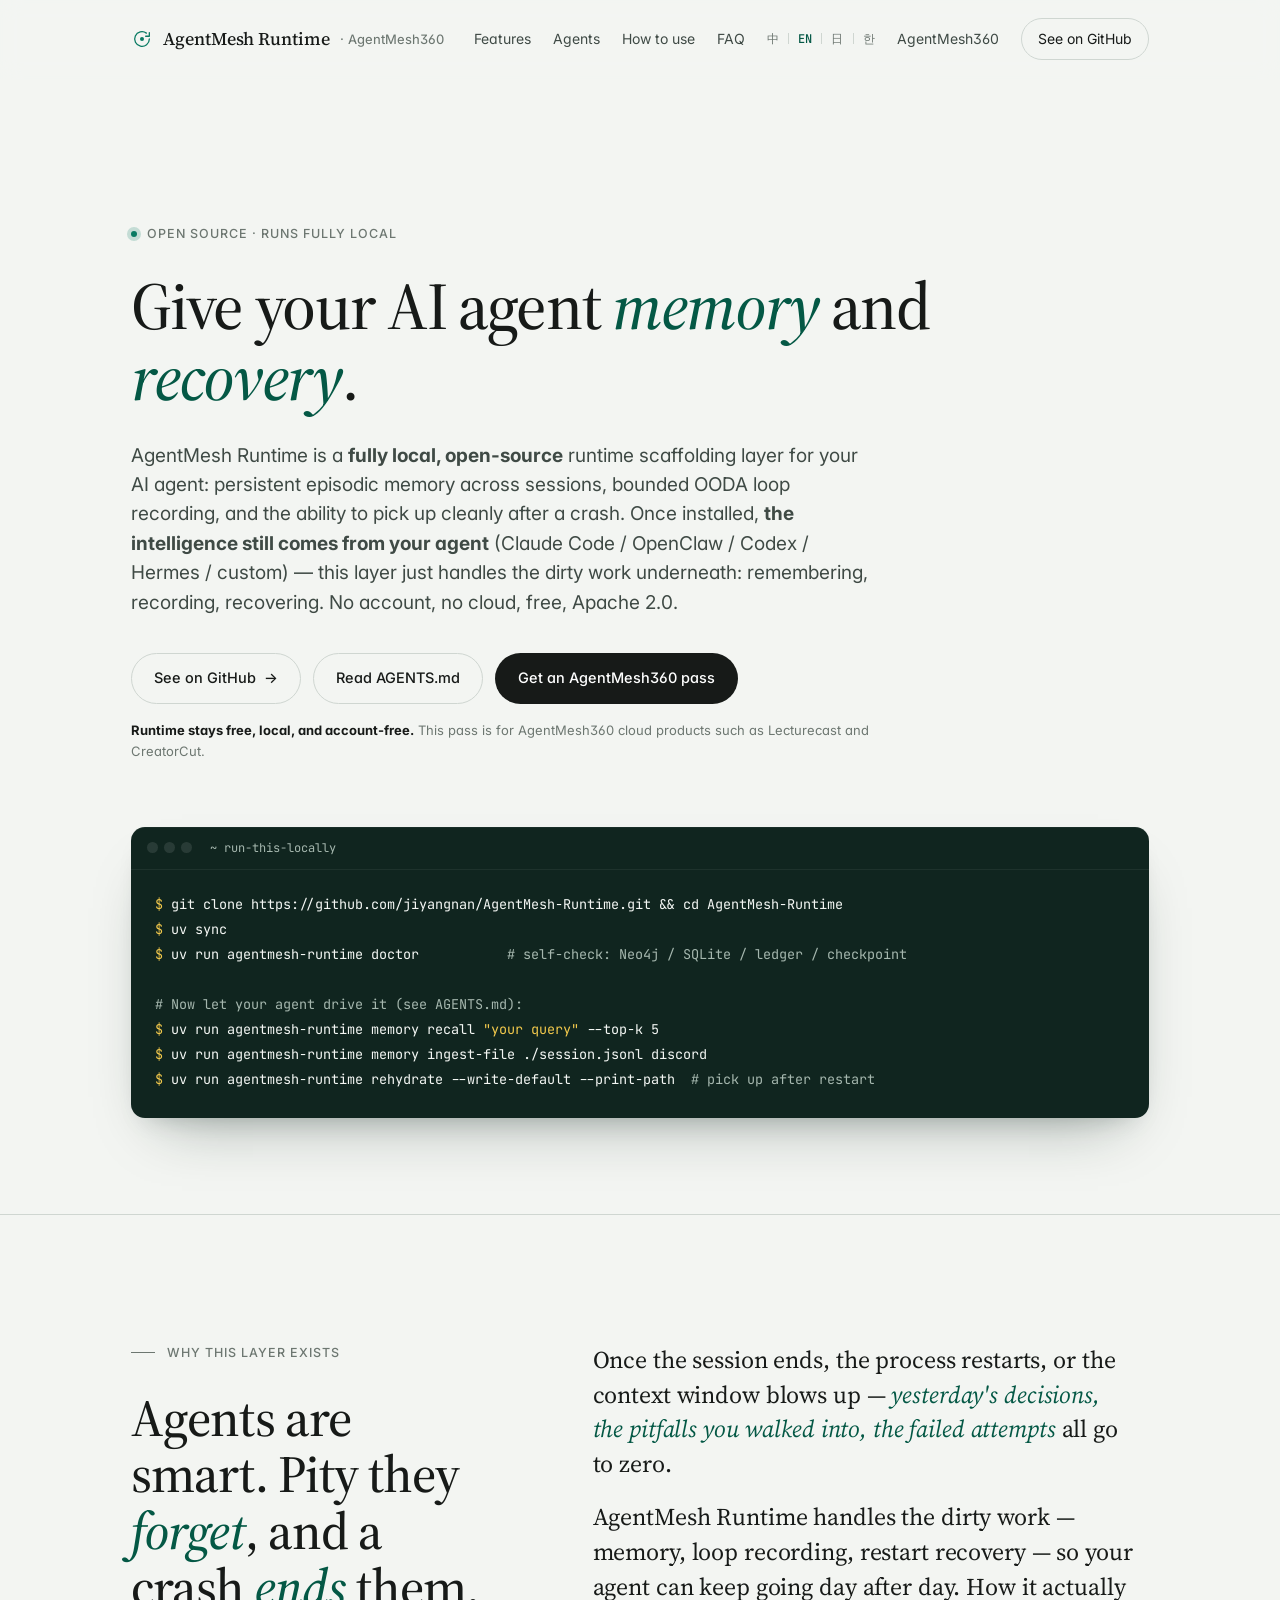
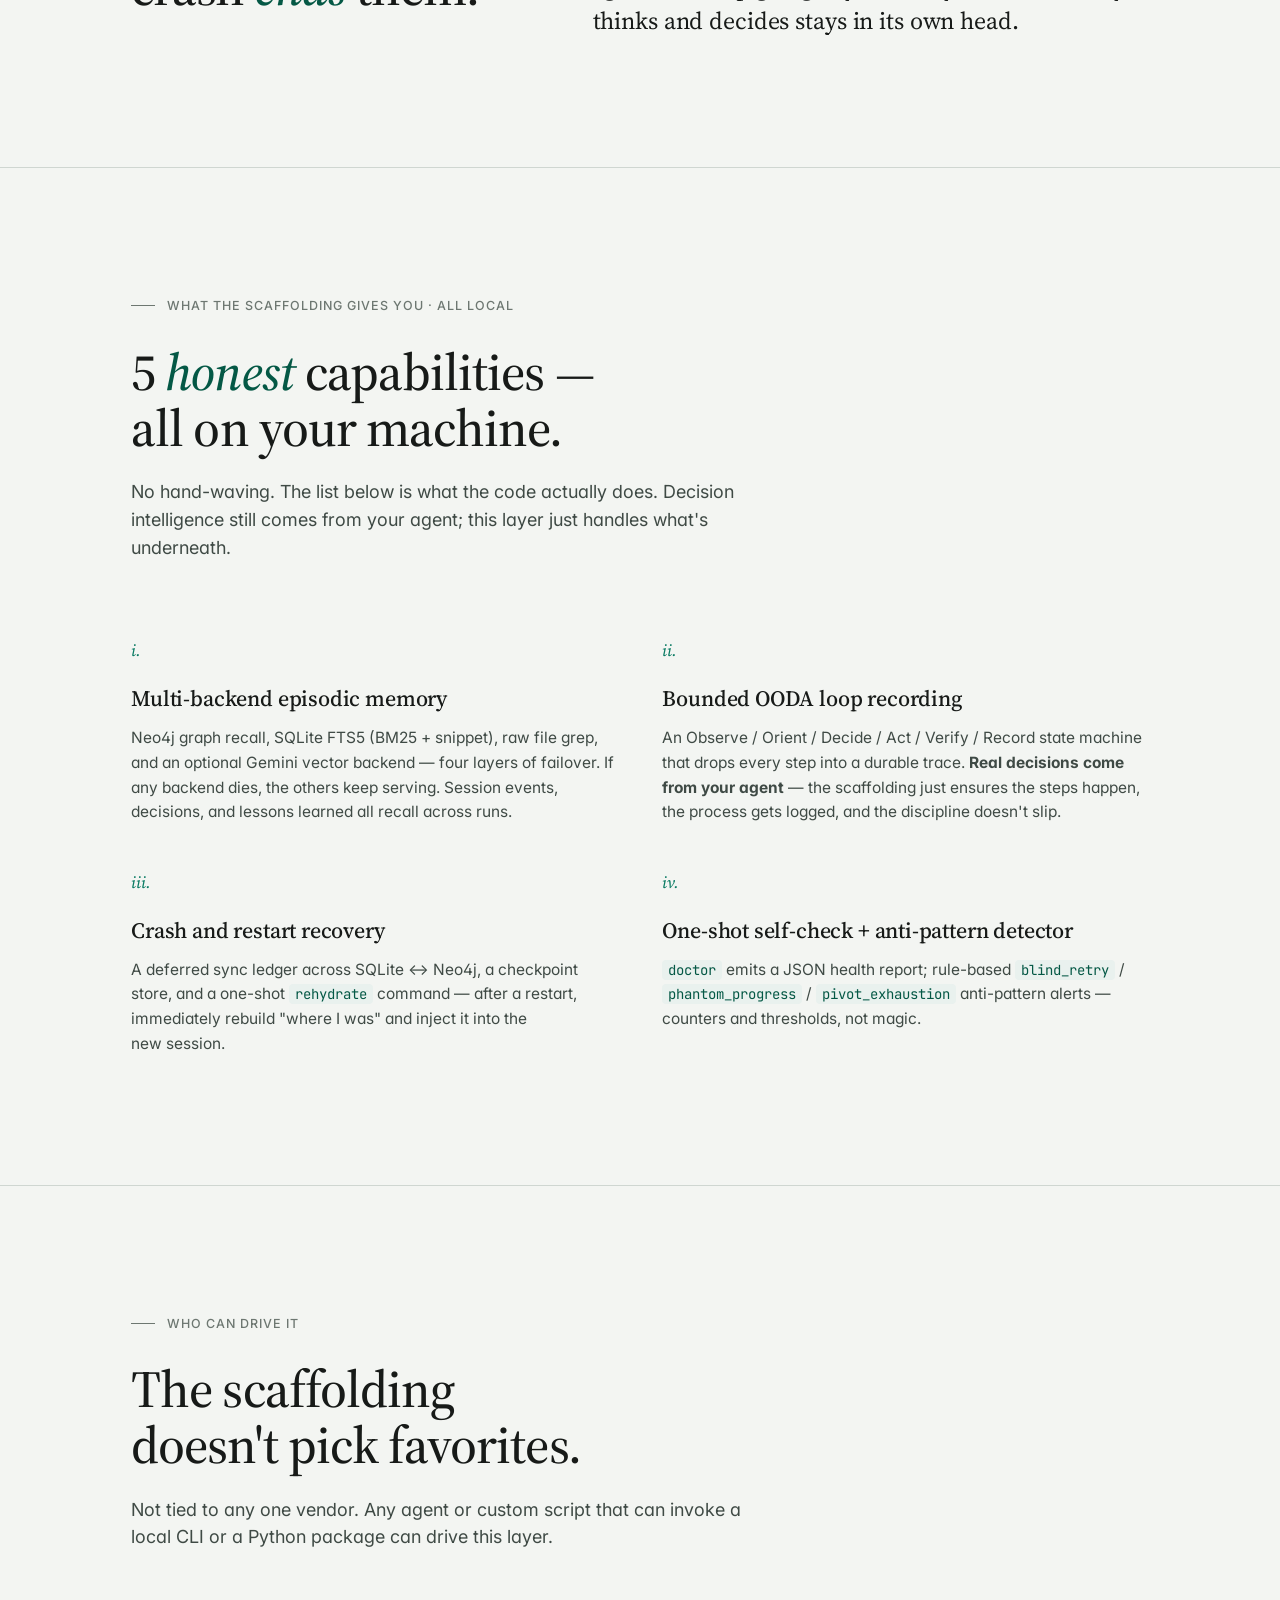
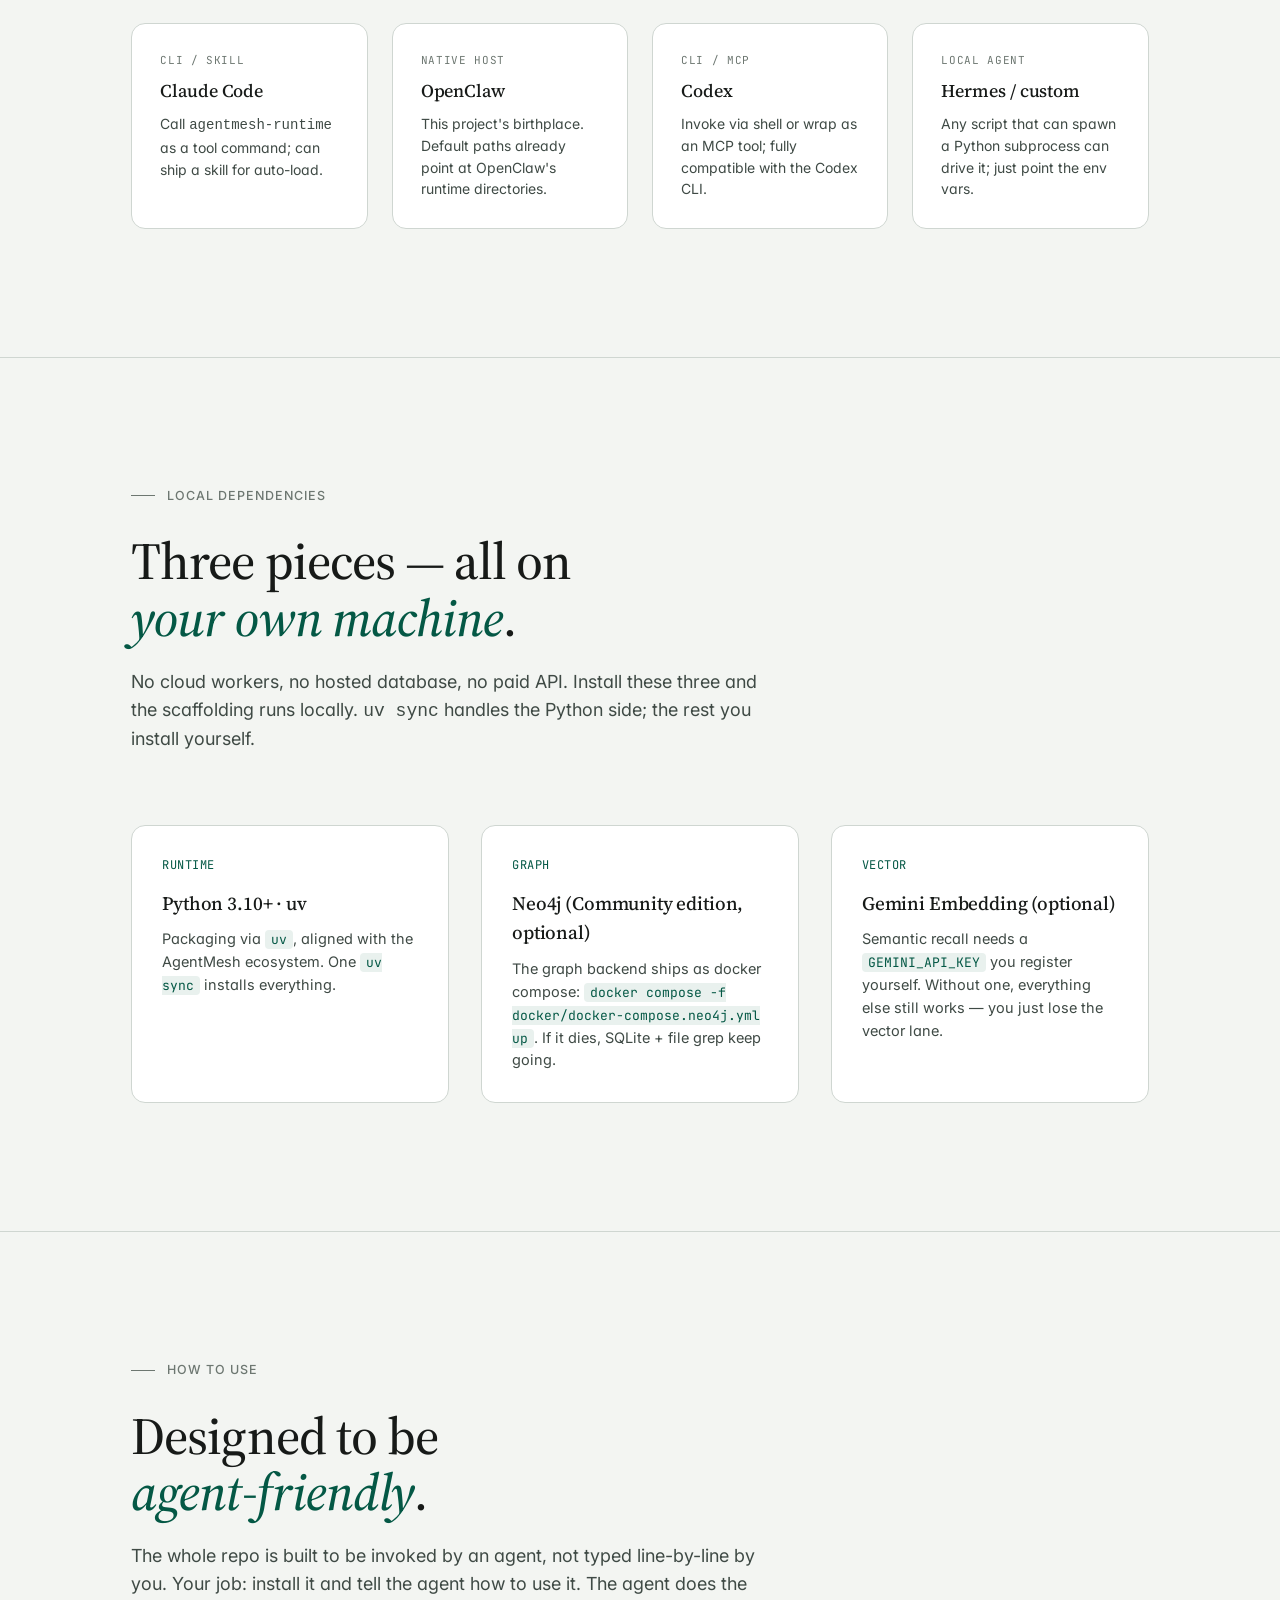
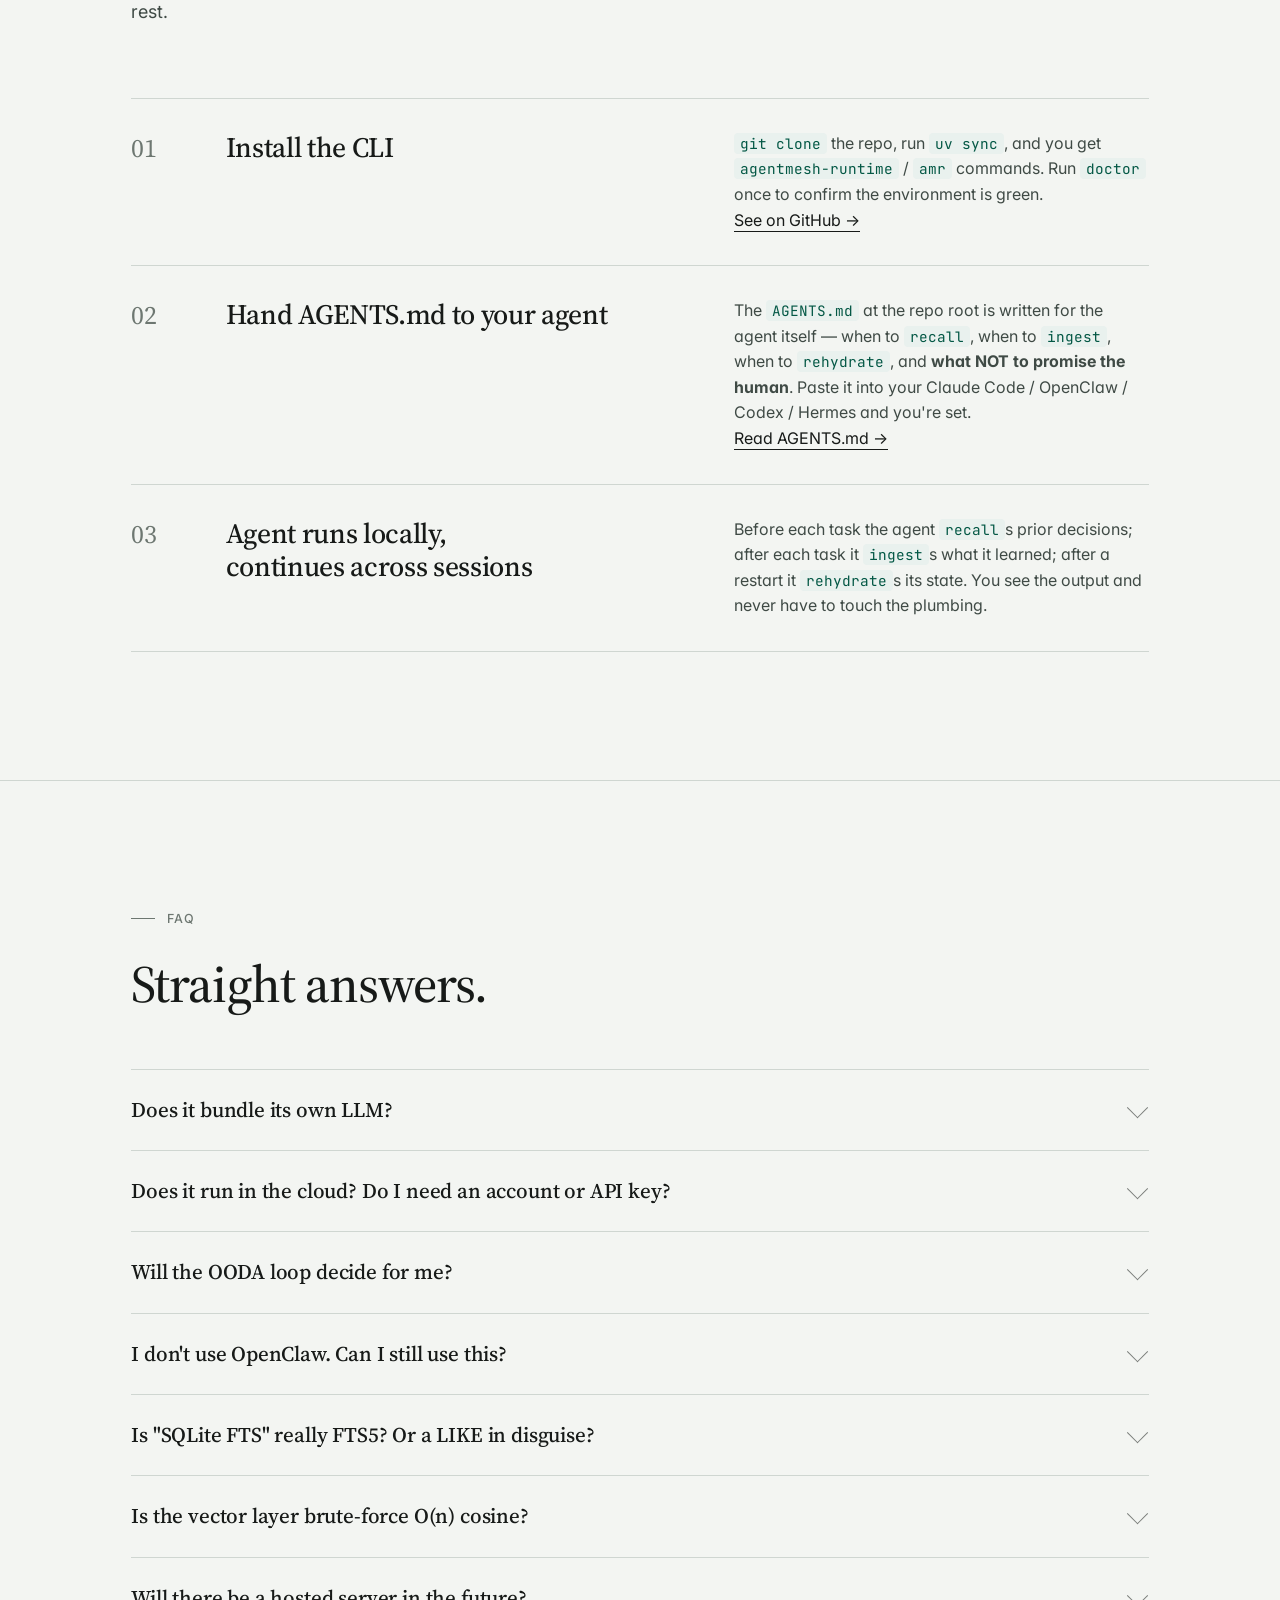
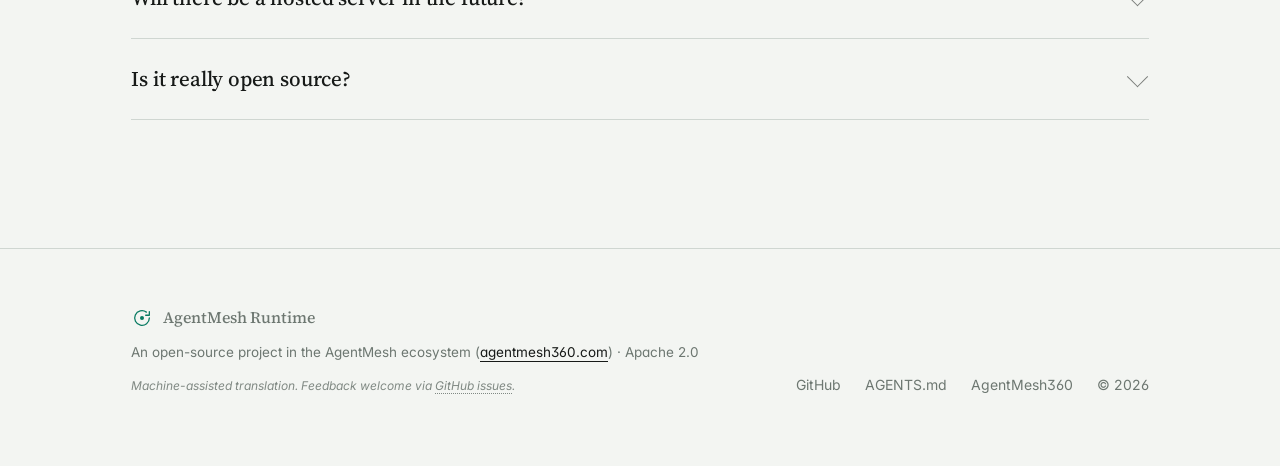
==== commit 20d70d4b: "fix(site): prioritize pass purchase CTA" ====
--- a/site/en/index.html
+++ b/site/en/index.html
@@ -127,8 +127,8 @@
   .brand small{font-family:var(--sans);font-weight:450;color:var(--muted);font-size:13px;letter-spacing:0;white-space:nowrap}
   .nav-links{display:flex;align-items:center;gap:22px;font-size:14px;color:var(--ink-soft);flex-shrink:0}
   .nav-links a{transition:color .15s;white-space:nowrap} .nav-links a:hover{color:var(--accent)}
-  .nav-cta{font-size:14px;background:var(--ink);color:var(--surface);padding:9px 16px;border-radius:999px;transition:background .15s,color .15s;white-space:nowrap}
-  .nav-links .nav-cta:hover{background:var(--accent);color:var(--surface)}
+  .nav-cta{font-size:14px;background:transparent;color:var(--ink);border:1px solid var(--rule);padding:9px 16px;border-radius:999px;transition:border-color .15s,color .15s;white-space:nowrap}
+  .nav-links .nav-cta:hover{border-color:var(--ink);color:var(--ink)}
   .lang-switch{display:inline-flex;align-items:center;gap:9px;font-family:var(--mono);font-size:12px;letter-spacing:0.02em;flex-shrink:0}
   .lang-switch .lang{color:var(--muted);transition:color .15s;padding:2px 0;white-space:nowrap}
   .lang-switch .lang:hover{color:var(--accent)}
@@ -266,9 +266,9 @@
       AgentMesh Runtime is a <strong>fully local, open-source</strong> runtime scaffolding layer for your AI agent: persistent episodic memory across sessions, bounded OODA loop recording, and the ability to pick up cleanly after a crash. Once installed, <strong>the intelligence still comes from your agent</strong> (Claude Code / OpenClaw / Codex / Hermes / custom) — this layer just handles the dirty work underneath: remembering, recording, recovering. No account, no cloud, free, Apache 2.0.
     </p>
     <div class="hero-ctas">
-      <a href="https://github.com/jiyangnan/AgentMesh-Runtime" class="btn btn-primary">See on GitHub <span class="arrow">→</span></a>
+      <a href="https://github.com/jiyangnan/AgentMesh-Runtime" class="btn btn-ghost">See on GitHub <span class="arrow">→</span></a>
       <a href="https://github.com/jiyangnan/AgentMesh-Runtime/blob/main/AGENTS.md" class="btn btn-ghost">Read AGENTS.md</a>
-      <a href="https://agentmesh360.com/app/#pricing" class="btn btn-ghost" data-purchase-cta>Get an AgentMesh360 pass</a>
+      <a href="https://agentmesh360.com/app/#pricing" class="btn btn-primary" data-purchase-cta>Get an AgentMesh360 pass</a>
     </div>
     <p class="pass-note"><strong>Runtime stays free, local, and account-free.</strong> This pass is for AgentMesh360 cloud products such as Lecturecast and CreatorCut.</p>
 
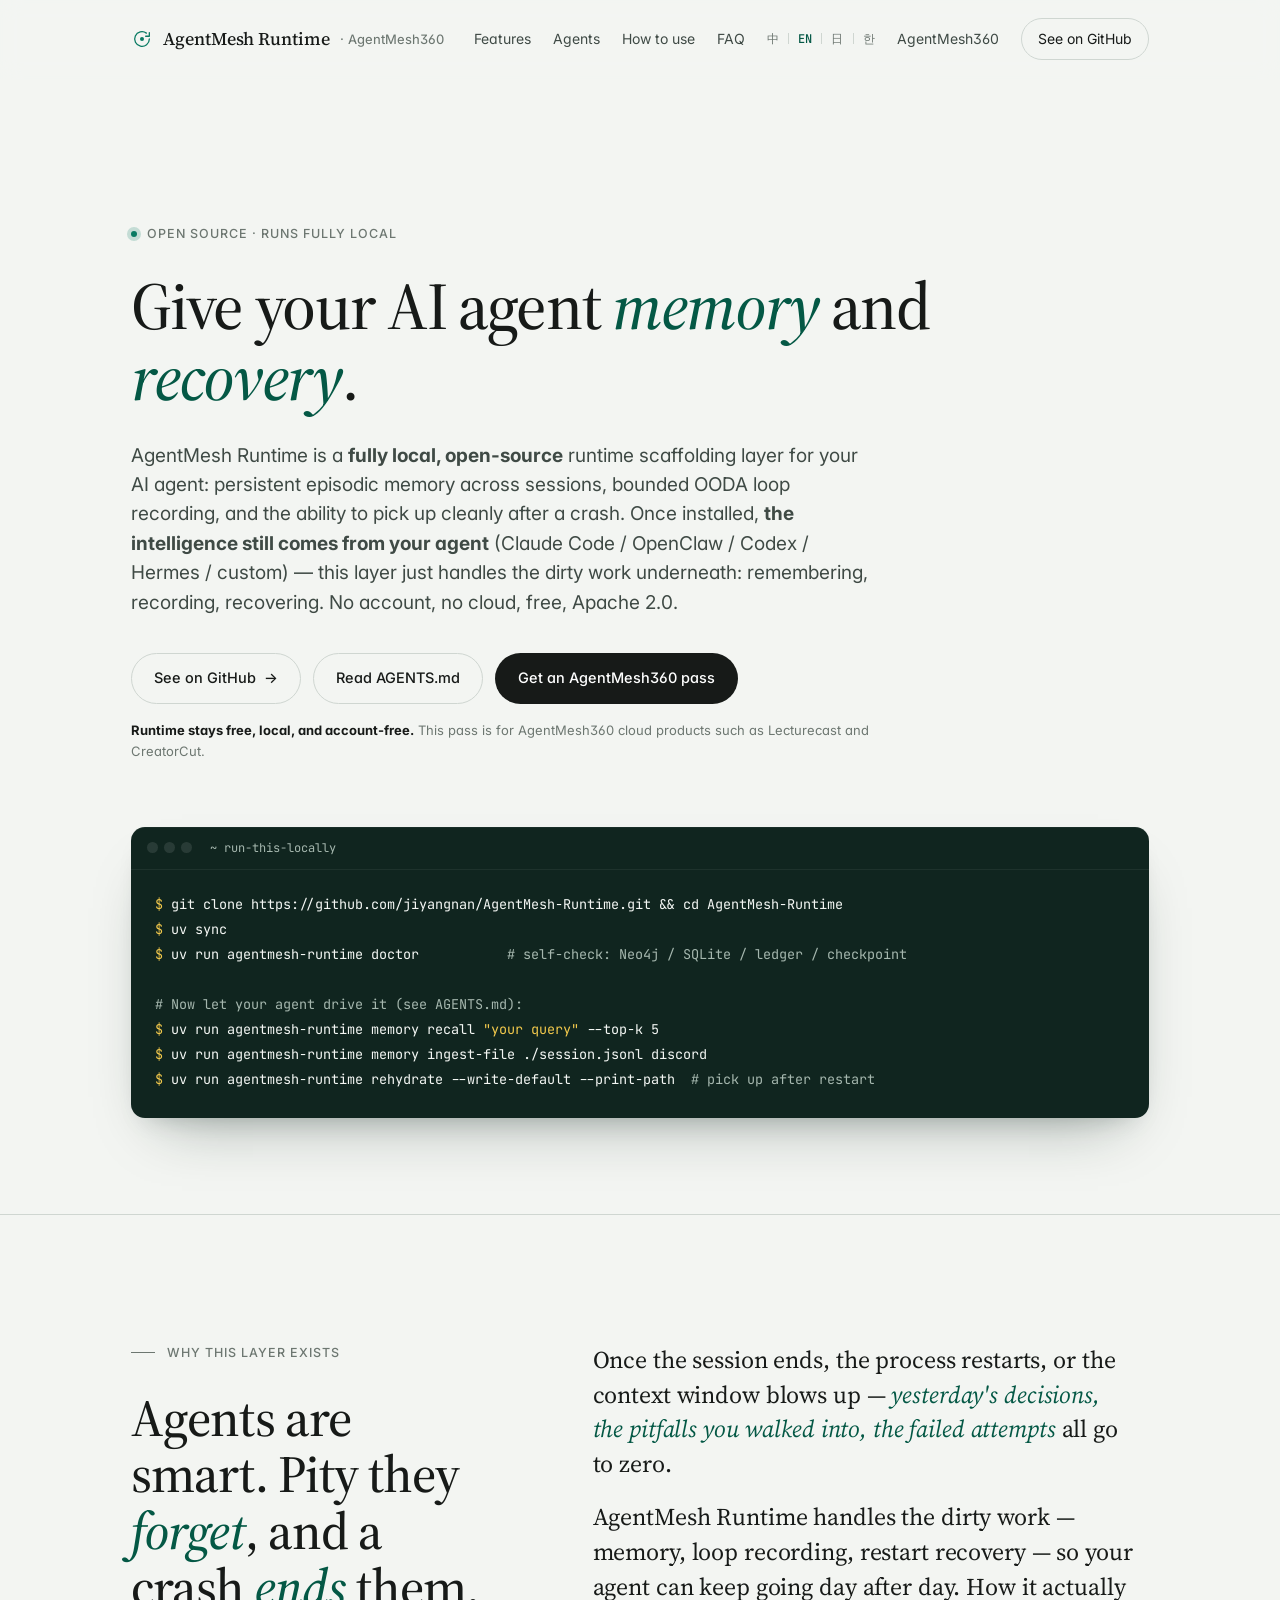
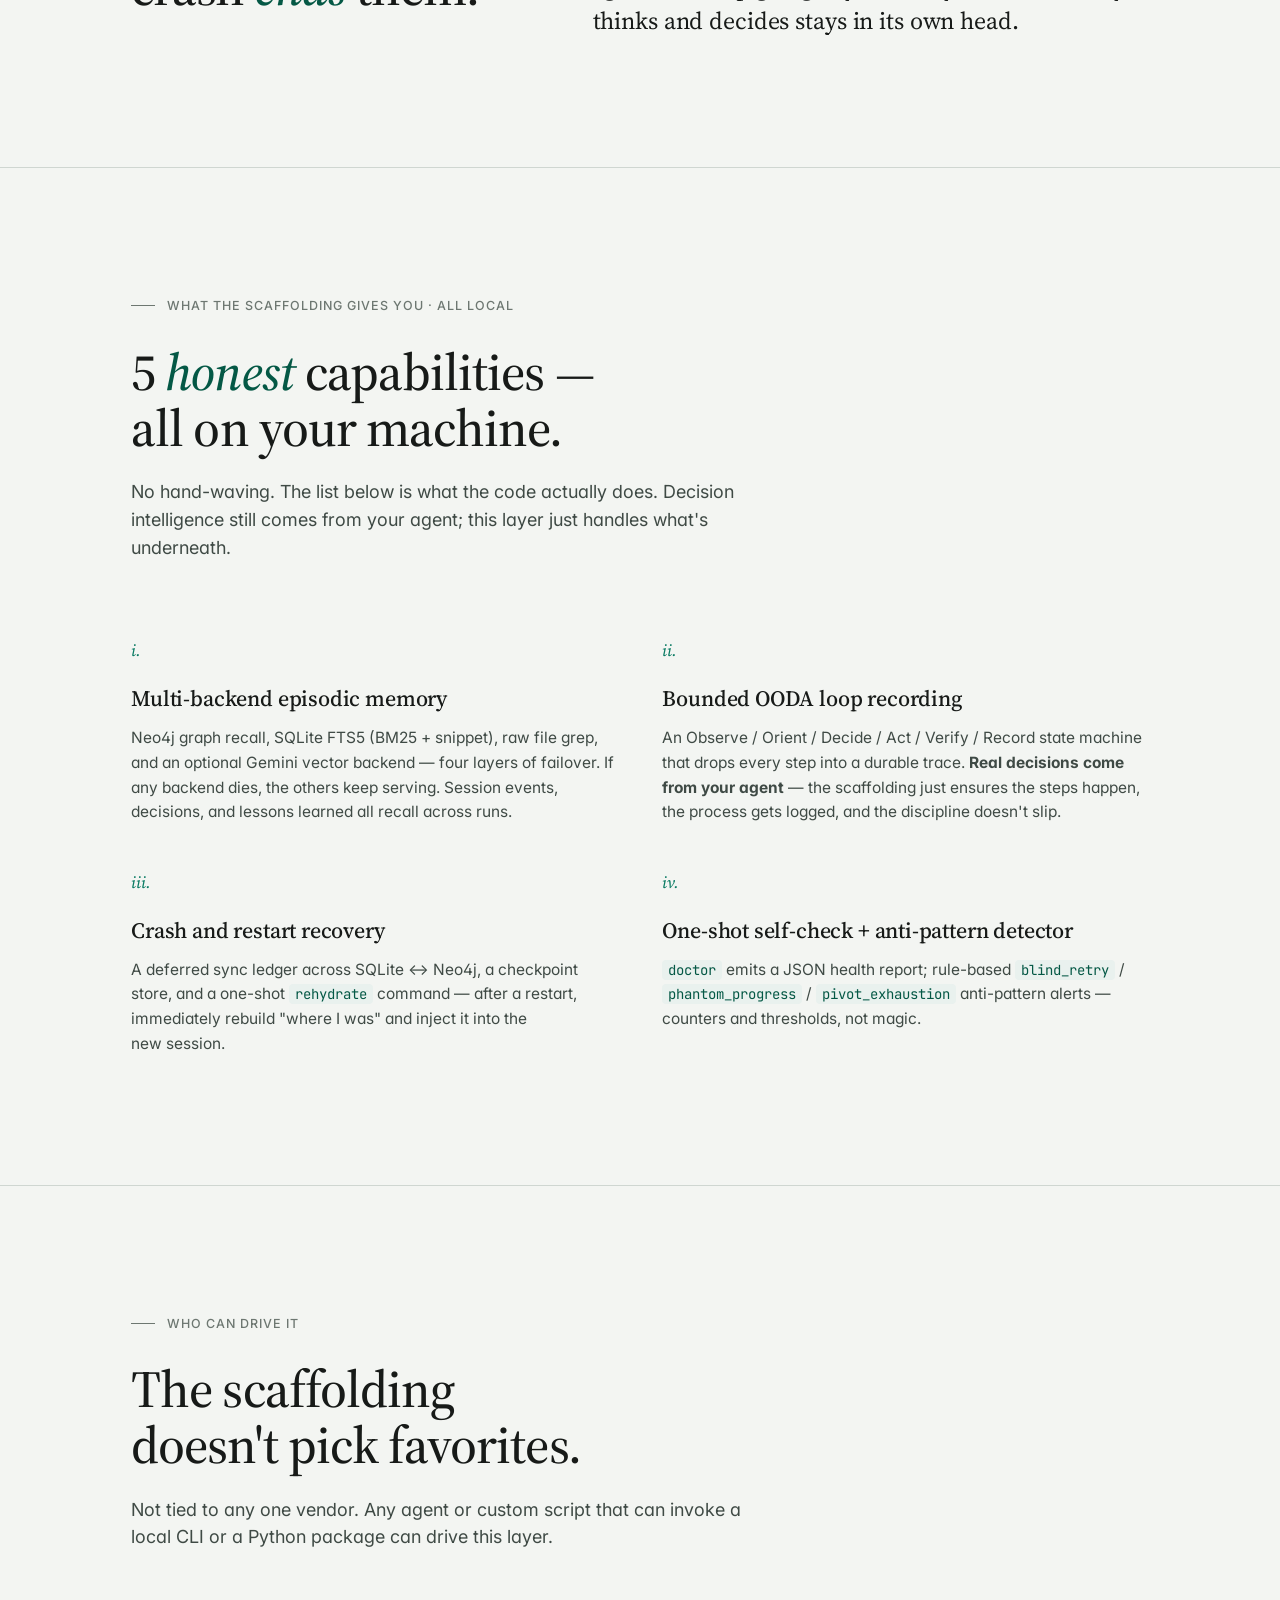
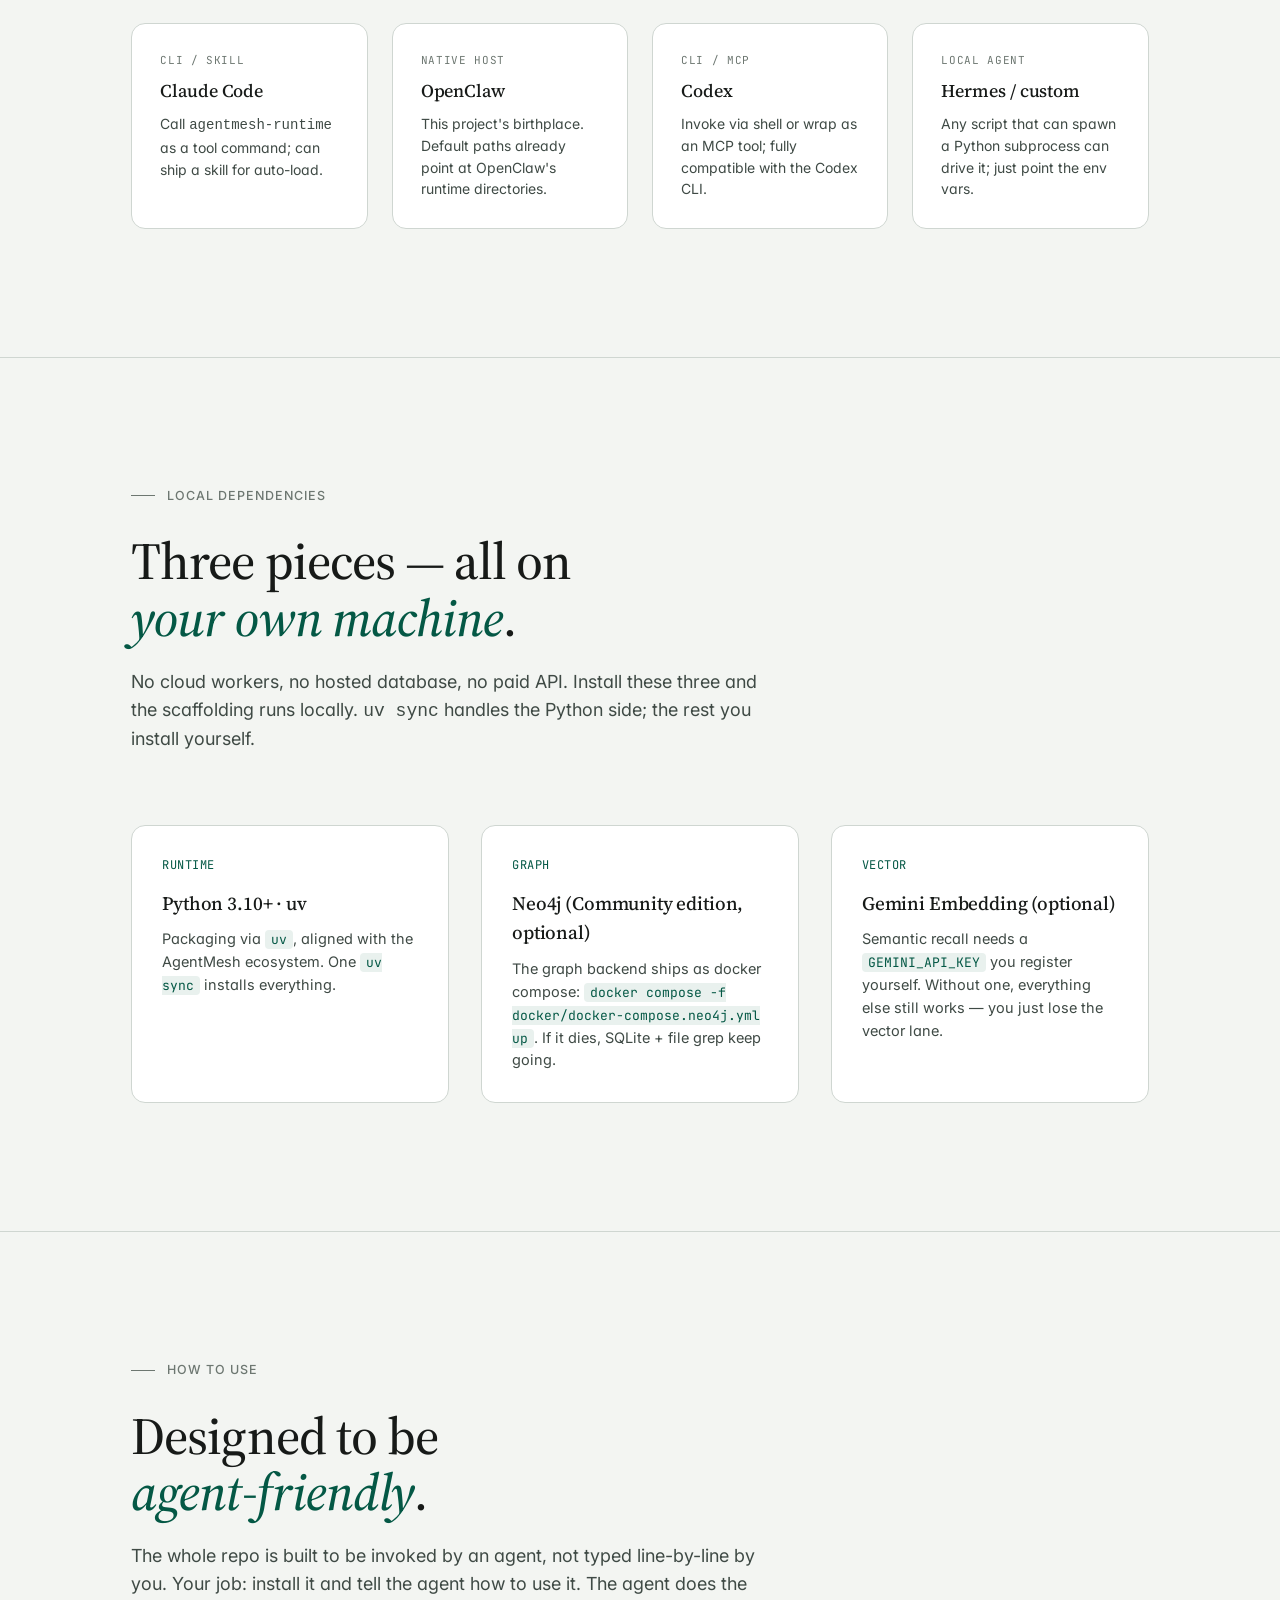
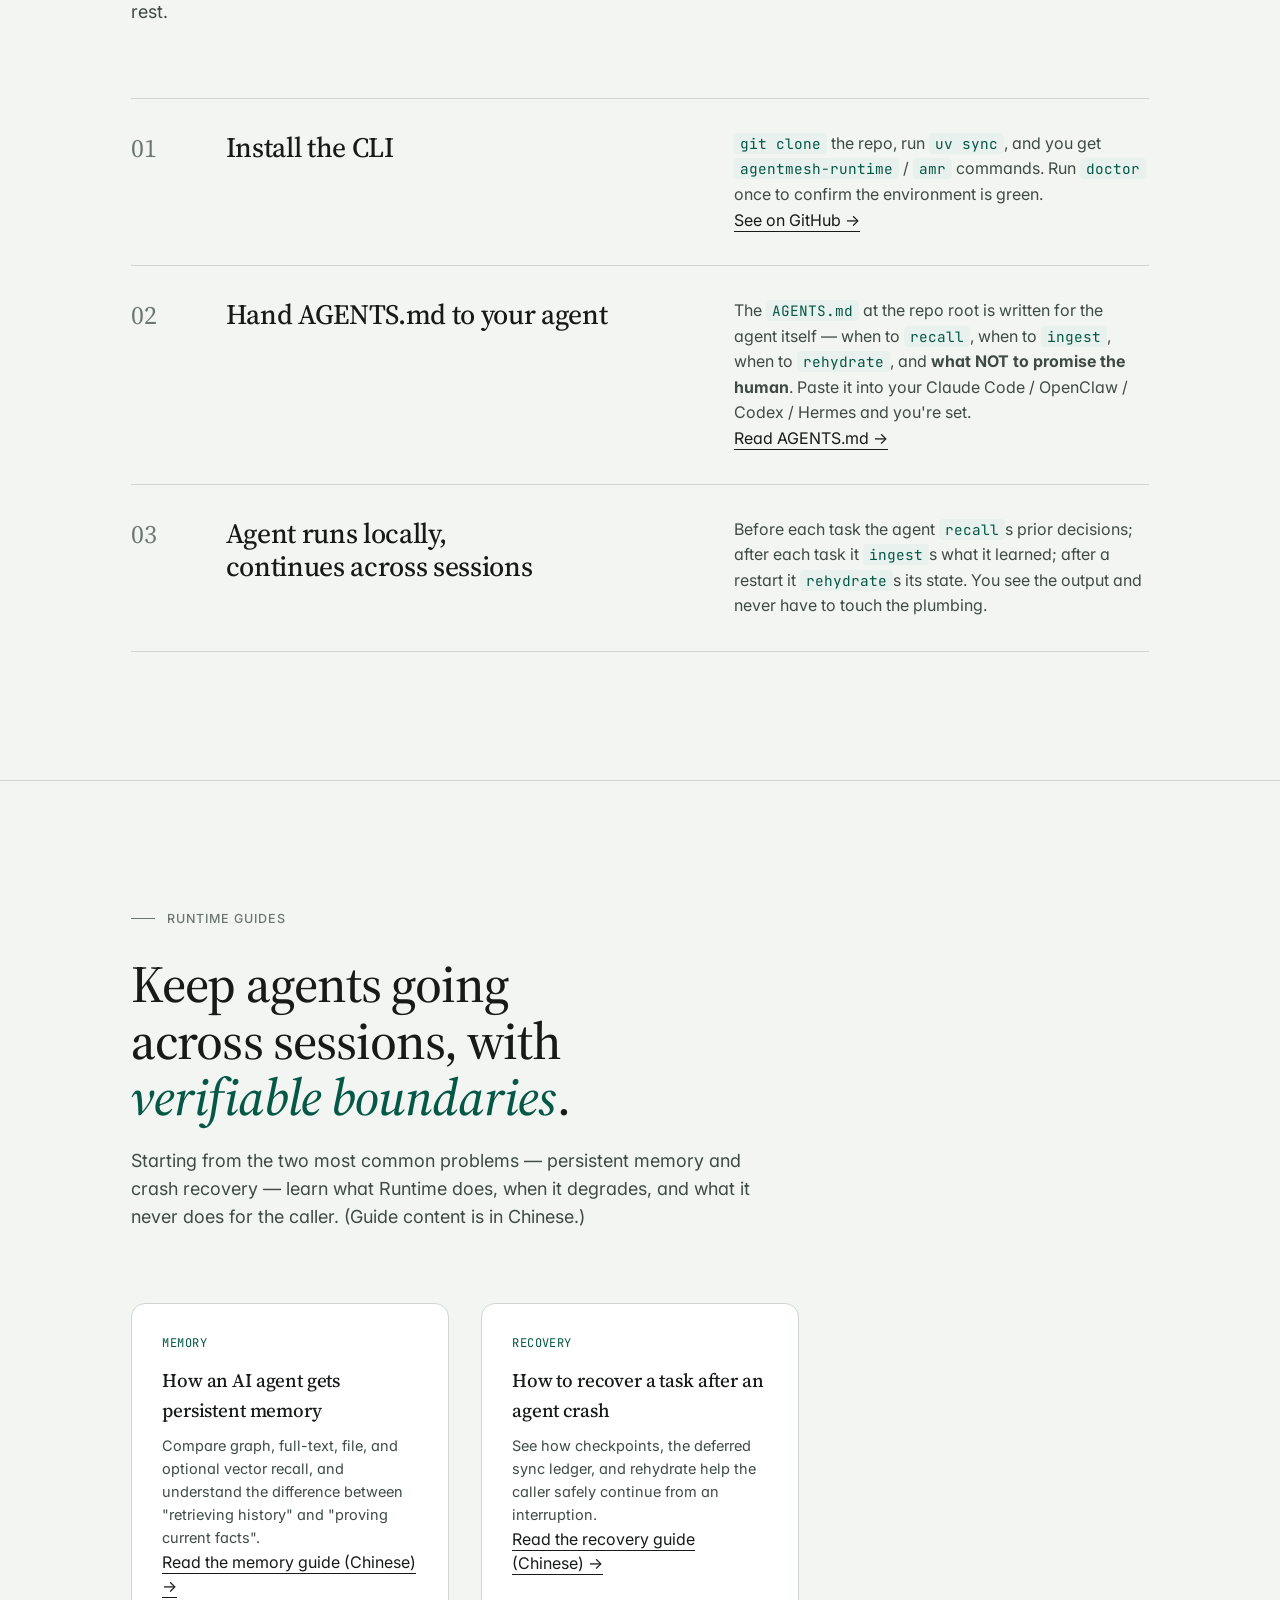
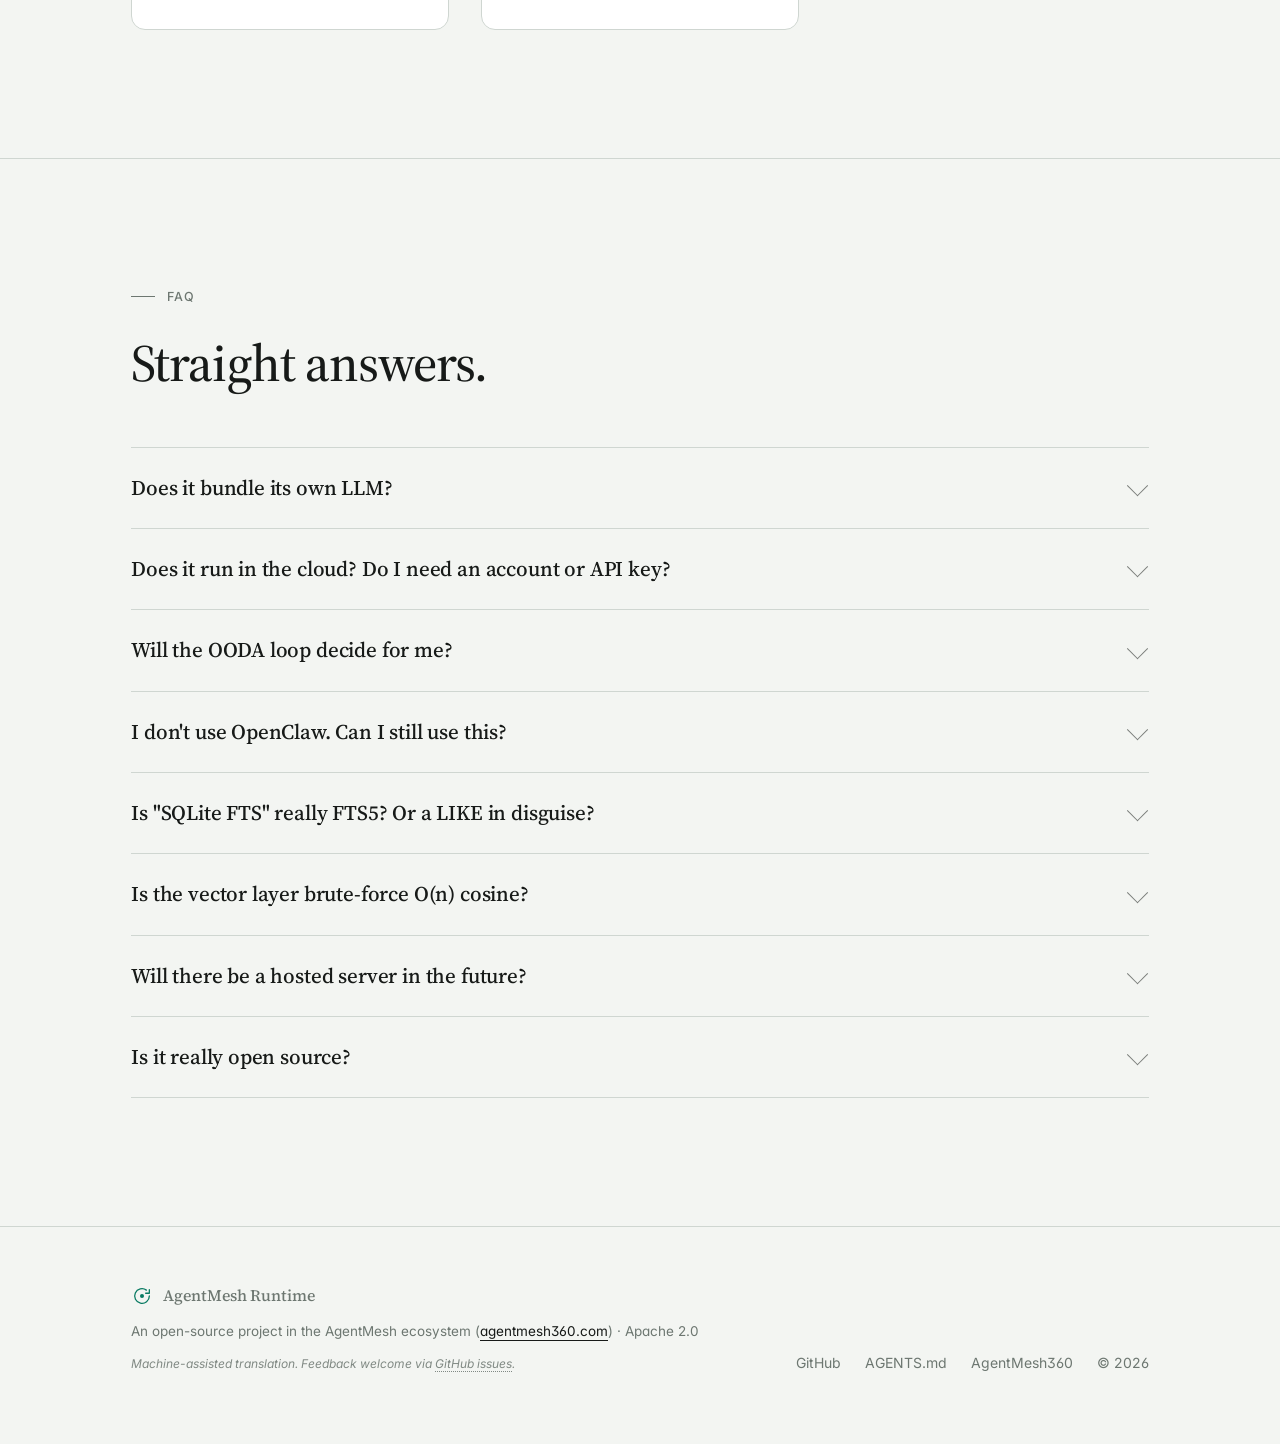
==== commit b7a59ba0: "feat(site): link Chinese runtime guides from en/ja/ko homepages" ====
--- a/site/en/index.html
+++ b/site/en/index.html
@@ -3,23 +3,25 @@
 <head>
 <meta charset="utf-8" />
 <meta name="viewport" content="width=device-width, initial-scale=1" />
-<title>AgentMesh Runtime — Memory and recovery for your AI agent · open-source, local-first</title>
-<meta name="description" content="AgentMesh Runtime is an open-source, local-first runtime scaffolding library for AI agents (Claude Code, OpenClaw, Codex, Hermes, custom). Persistent memory across sessions, a bounded OODA loop recorder, and crash recovery — all on your own machine. Apache 2.0." />
+<title>AgentMesh Runtime | Local AI Agent Memory and Recovery</title>
+<meta name="description" content="Give AI agents persistent memory, bounded workflow records, and crash recovery with an open-source runtime that runs on your own machine." />
 <meta property="og:title" content="AgentMesh Runtime — Memory and recovery for your AI agent" />
 <meta property="og:description" content="Open-source local scaffolding for your AI agent: persistent episodic memory, bounded OODA loop recording, crash recovery. Intelligence stays in your agent — we handle the dirty work underneath." />
 <meta property="og:type" content="website" />
-<meta property="og:url" content="https://runtime.agentmesh360.com/en/" />
+<meta property="og:url" content="https://runtime.agentmesh360.com/" />
 <meta property="og:site_name" content="AgentMesh Runtime · AgentMesh360" />
+<meta property="og:image" content="https://agentmesh360.com/agentmesh360-icon.png" />
 <meta property="og:locale" content="en_US" />
 <meta name="robots" content="index,follow,max-image-preview:large" />
 <meta name="theme-color" content="#087A62" />
 <meta name="twitter:card" content="summary" />
 <meta name="twitter:title" content="AgentMesh Runtime — open-source local agent runtime scaffolding" />
 <meta name="twitter:description" content="Give your AI agent persistent memory, OODA loop recording, and crash recovery — all local, Apache 2.0." />
-<link rel="canonical" href="https://runtime.agentmesh360.com/en/" />
+<meta name="twitter:image" content="https://agentmesh360.com/agentmesh360-icon.png" />
+<link rel="canonical" href="https://runtime.agentmesh360.com/" />
 <link rel="alternate" type="text/markdown" href="/llms.txt" title="AgentMesh Runtime LLMs.txt" />
-<link rel="alternate" hreflang="zh-CN" href="https://runtime.agentmesh360.com/" />
-<link rel="alternate" hreflang="en" href="https://runtime.agentmesh360.com/en/" />
+<link rel="alternate" hreflang="zh-CN" href="https://runtime.agentmesh360.com/zh/" />
+<link rel="alternate" hreflang="en" href="https://runtime.agentmesh360.com/" />
 <link rel="alternate" hreflang="ja" href="https://runtime.agentmesh360.com/ja/" />
 <link rel="alternate" hreflang="ko" href="https://runtime.agentmesh360.com/ko/" />
 <link rel="alternate" hreflang="x-default" href="https://runtime.agentmesh360.com/" />
@@ -39,7 +41,7 @@
       "@type": "SoftwareApplication",
       "@id": "https://runtime.agentmesh360.com/#software",
       "name": "AgentMesh Runtime",
-      "url": "https://runtime.agentmesh360.com/en/",
+      "url": "https://runtime.agentmesh360.com/",
       "inLanguage": "en",
       "codeRepository": "https://github.com/jiyangnan/AgentMesh-Runtime",
       "license": "https://www.apache.org/licenses/LICENSE-2.0",
@@ -66,7 +68,7 @@
     },
     {
       "@type": "FAQPage",
-      "@id": "https://runtime.agentmesh360.com/en/#faq",
+      "@id": "https://runtime.agentmesh360.com/#faq",
       "inLanguage": "en",
       "mainEntity": [
         {
@@ -137,7 +139,7 @@
   @media(max-width:1100px){.nav-links a.nav-extra{display:none}}
   @media(max-width:880px){.nav-links a.nav-section{display:none}}
   @media(max-width:720px){.nav-links a:not(.nav-cta):not(.lang){display:none} .lang-switch{gap:7px} .brand small{display:none}}
-  @media(max-width:480px){.nav-inner{gap:12px;padding:14px 16px} .brand{font-size:15px;gap:7px} .brand-mark{width:20px;height:20px} .lang-switch{gap:5px;font-size:11px} .nav-cta{padding:8px 12px;font-size:13px}}
+  @media(max-width:480px){.nav-inner{gap:12px;padding:14px 16px} .brand{font-size:15px;gap:7px} .brand-mark{width:20px;height:20px} .lang-switch{gap:5px;font-size:11px} .nav-cta{display:none}}
 
   .hero{padding:clamp(64px,11vw,140px) 0 clamp(48px,8vw,96px)}
   .eyebrow{display:inline-flex;align-items:center;gap:10px;font-size:12.5px;letter-spacing:0.08em;text-transform:uppercase;color:var(--muted);font-weight:500}
@@ -153,12 +155,12 @@
   .pass-note{max-width:760px;margin:16px 0 0;color:var(--muted);font-size:13px;line-height:1.65}
   .pass-note strong{color:var(--ink)}
 
-  .terminal-frame{margin-top:64px;background:var(--code-bg);color:var(--code-fg);border-radius:14px;overflow:hidden;box-shadow:0 1px 0 rgba(255,255,255,0.04) inset,0 30px 60px -30px rgba(16,37,31,0.4),0 12px 24px -16px rgba(16,37,31,0.25)}
+  .terminal-frame{margin-top:64px;max-width:100%;background:var(--code-bg);color:var(--code-fg);border-radius:14px;overflow:hidden;box-shadow:0 1px 0 rgba(255,255,255,0.04) inset,0 30px 60px -30px rgba(16,37,31,0.4),0 12px 24px -16px rgba(16,37,31,0.25)}
   .terminal-bar{display:flex;align-items:center;gap:10px;padding:12px 16px;border-bottom:1px solid rgba(255,255,255,0.06)}
   .terminal-bar .lights{display:flex;gap:6px}
   .terminal-bar .lights span{width:11px;height:11px;border-radius:50%;background:rgba(255,255,255,0.1)}
   .terminal-bar .title{font-family:var(--mono);font-size:12px;color:var(--code-dim);margin-left:8px}
-  pre.code{margin:0;padding:22px 24px 26px;font-family:var(--mono);font-size:13.5px;line-height:1.85;overflow-x:auto;-webkit-overflow-scrolling:touch}
+  pre.code{box-sizing:border-box;max-width:100%;margin:0;padding:22px 24px 26px;font-family:var(--mono);font-size:13.5px;line-height:1.85;overflow-x:auto;-webkit-overflow-scrolling:touch}
   pre.code .c-prompt{color:var(--code-acc);user-select:none} pre.code .c-cmd{color:var(--code-fg)}
   pre.code .c-flag{color:var(--blue)} pre.code .c-str{color:var(--yellow)} pre.code .c-dim{color:var(--code-dim)}
 
@@ -230,7 +232,7 @@
 
 <header class="nav" id="topnav">
   <div class="nav-inner">
-    <a href="/en/" class="brand" aria-label="AgentMesh Runtime">
+    <a href="/" class="brand" aria-label="AgentMesh Runtime">
       <svg class="brand-mark" viewBox="0 0 24 24" fill="none" aria-hidden="true">
         <path d="M20 12a8 8 0 1 1-3.2-6.4" stroke="currentColor" stroke-width="1.4" stroke-linecap="round"/>
         <path d="M20 5v4h-4" stroke="currentColor" stroke-width="1.4" stroke-linecap="round" stroke-linejoin="round"/>
@@ -244,7 +246,7 @@
       <a href="#how" class="nav-section">How to use</a>
       <a href="#faq" class="nav-section">FAQ</a>
       <span class="lang-switch" aria-label="Language">
-        <a class="lang" href="/" hreflang="zh-CN">中</a>
+        <a class="lang" href="/zh/" hreflang="zh-CN">中</a>
         <span class="sep"></span>
         <a class="lang lang-active" aria-current="page">EN</a>
         <span class="sep"></span>
@@ -402,6 +404,28 @@
   </div>
 </section>
 
+<section class="block" id="guides">
+  <div class="wrap">
+    <div class="kicker">Runtime guides</div>
+    <h2 class="section-title">Keep agents going across sessions, with <em>verifiable boundaries</em>.</h2>
+    <p class="section-lede">Starting from the two most common problems — persistent memory and crash recovery — learn what Runtime does, when it degrades, and what it never does for the caller. (Guide content is in Chinese.)</p>
+    <div class="stack">
+      <article class="stk">
+        <div class="stk-icon">MEMORY</div>
+        <h3>How an AI agent gets persistent memory</h3>
+        <p>Compare graph, full-text, file, and optional vector recall, and understand the difference between "retrieving history" and "proving current facts".</p>
+        <a class="link" href="/guides/ai-agent-memory/">Read the memory guide (Chinese) →</a>
+      </article>
+      <article class="stk">
+        <div class="stk-icon">RECOVERY</div>
+        <h3>How to recover a task after an agent crash</h3>
+        <p>See how checkpoints, the deferred sync ledger, and rehydrate help the caller safely continue from an interruption.</p>
+        <a class="link" href="/guides/agent-crash-recovery/">Read the recovery guide (Chinese) →</a>
+      </article>
+    </div>
+  </div>
+</section>
+
 <section class="block" id="faq">
   <div class="wrap">
     <div class="kicker">FAQ</div>
@@ -446,7 +470,7 @@
 <footer class="foot">
   <div class="wrap foot-inner">
     <div>
-      <a href="/en/" class="brand">
+      <a href="/" class="brand">
         <svg class="brand-mark" viewBox="0 0 24 24" fill="none" aria-hidden="true">
           <path d="M20 12a8 8 0 1 1-3.2-6.4" stroke="currentColor" stroke-width="1.4" stroke-linecap="round"/>
           <path d="M20 5v4h-4" stroke="currentColor" stroke-width="1.4" stroke-linecap="round" stroke-linejoin="round"/>
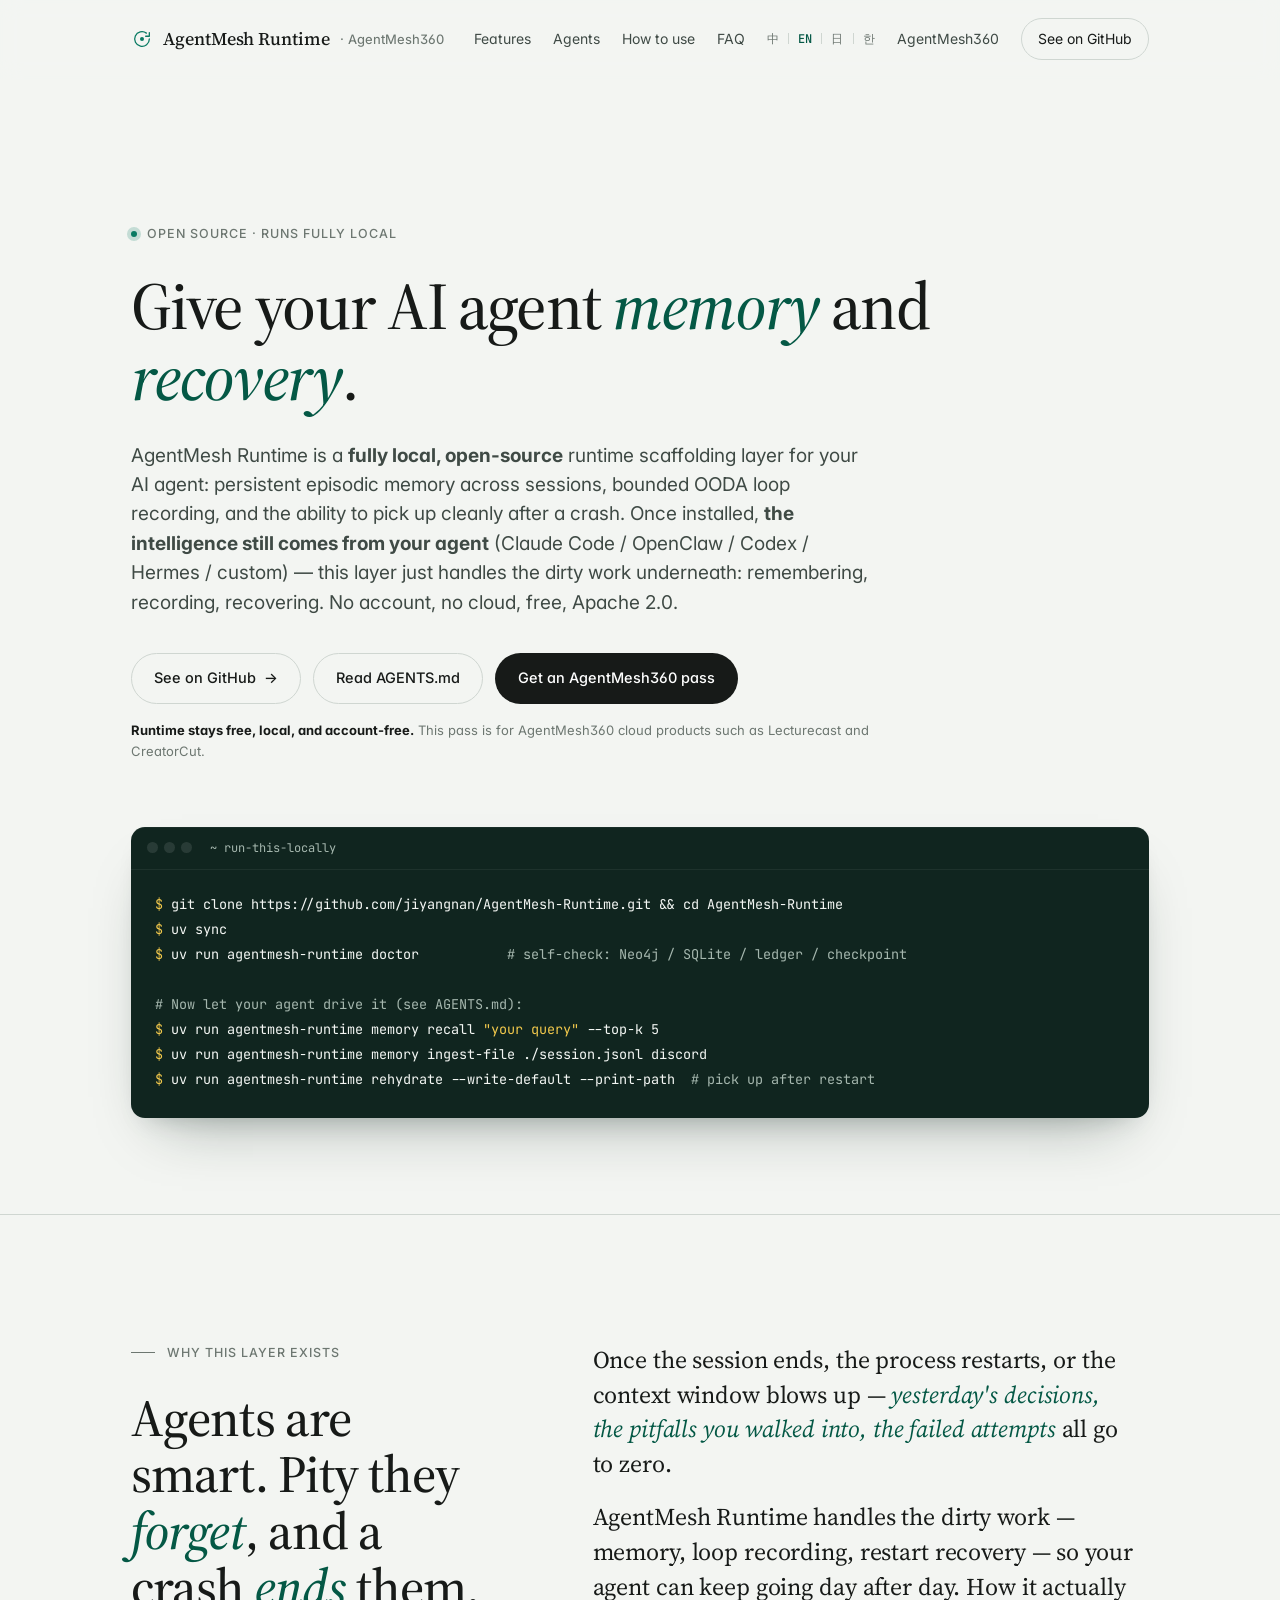
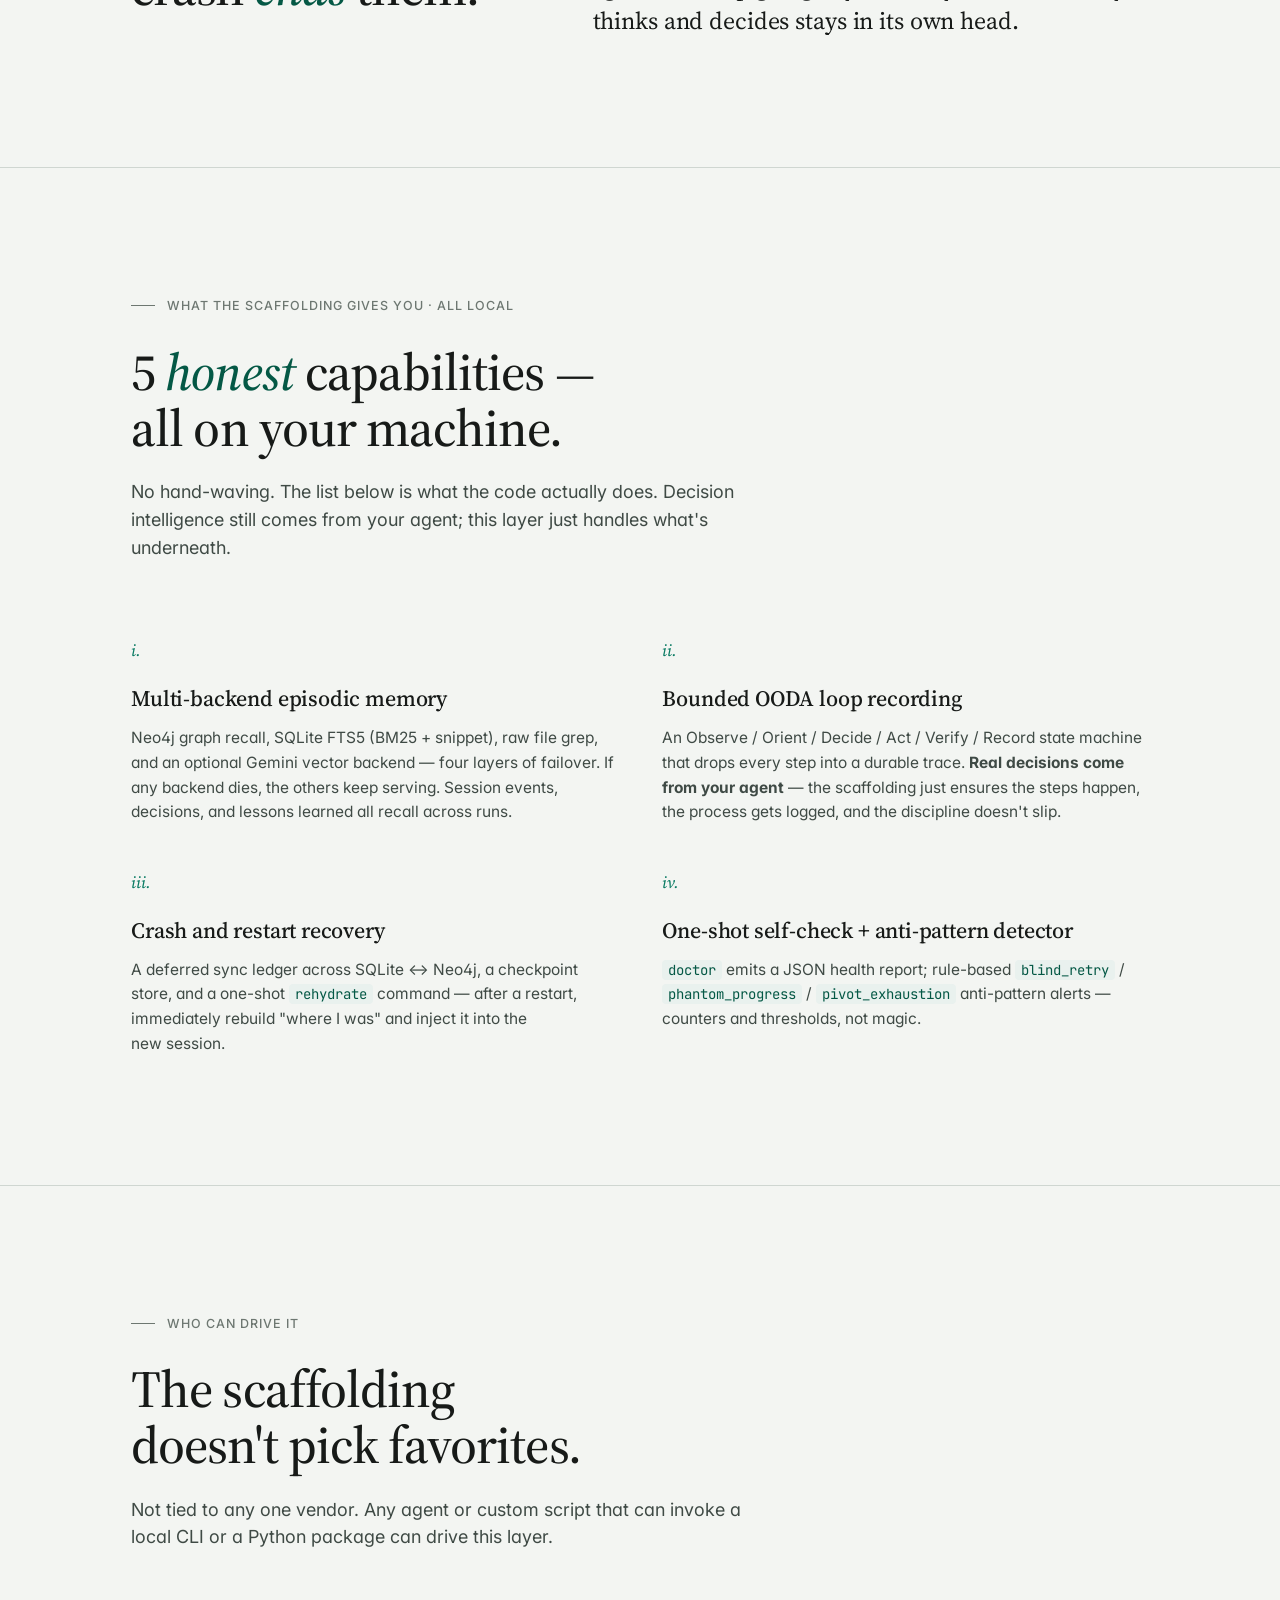
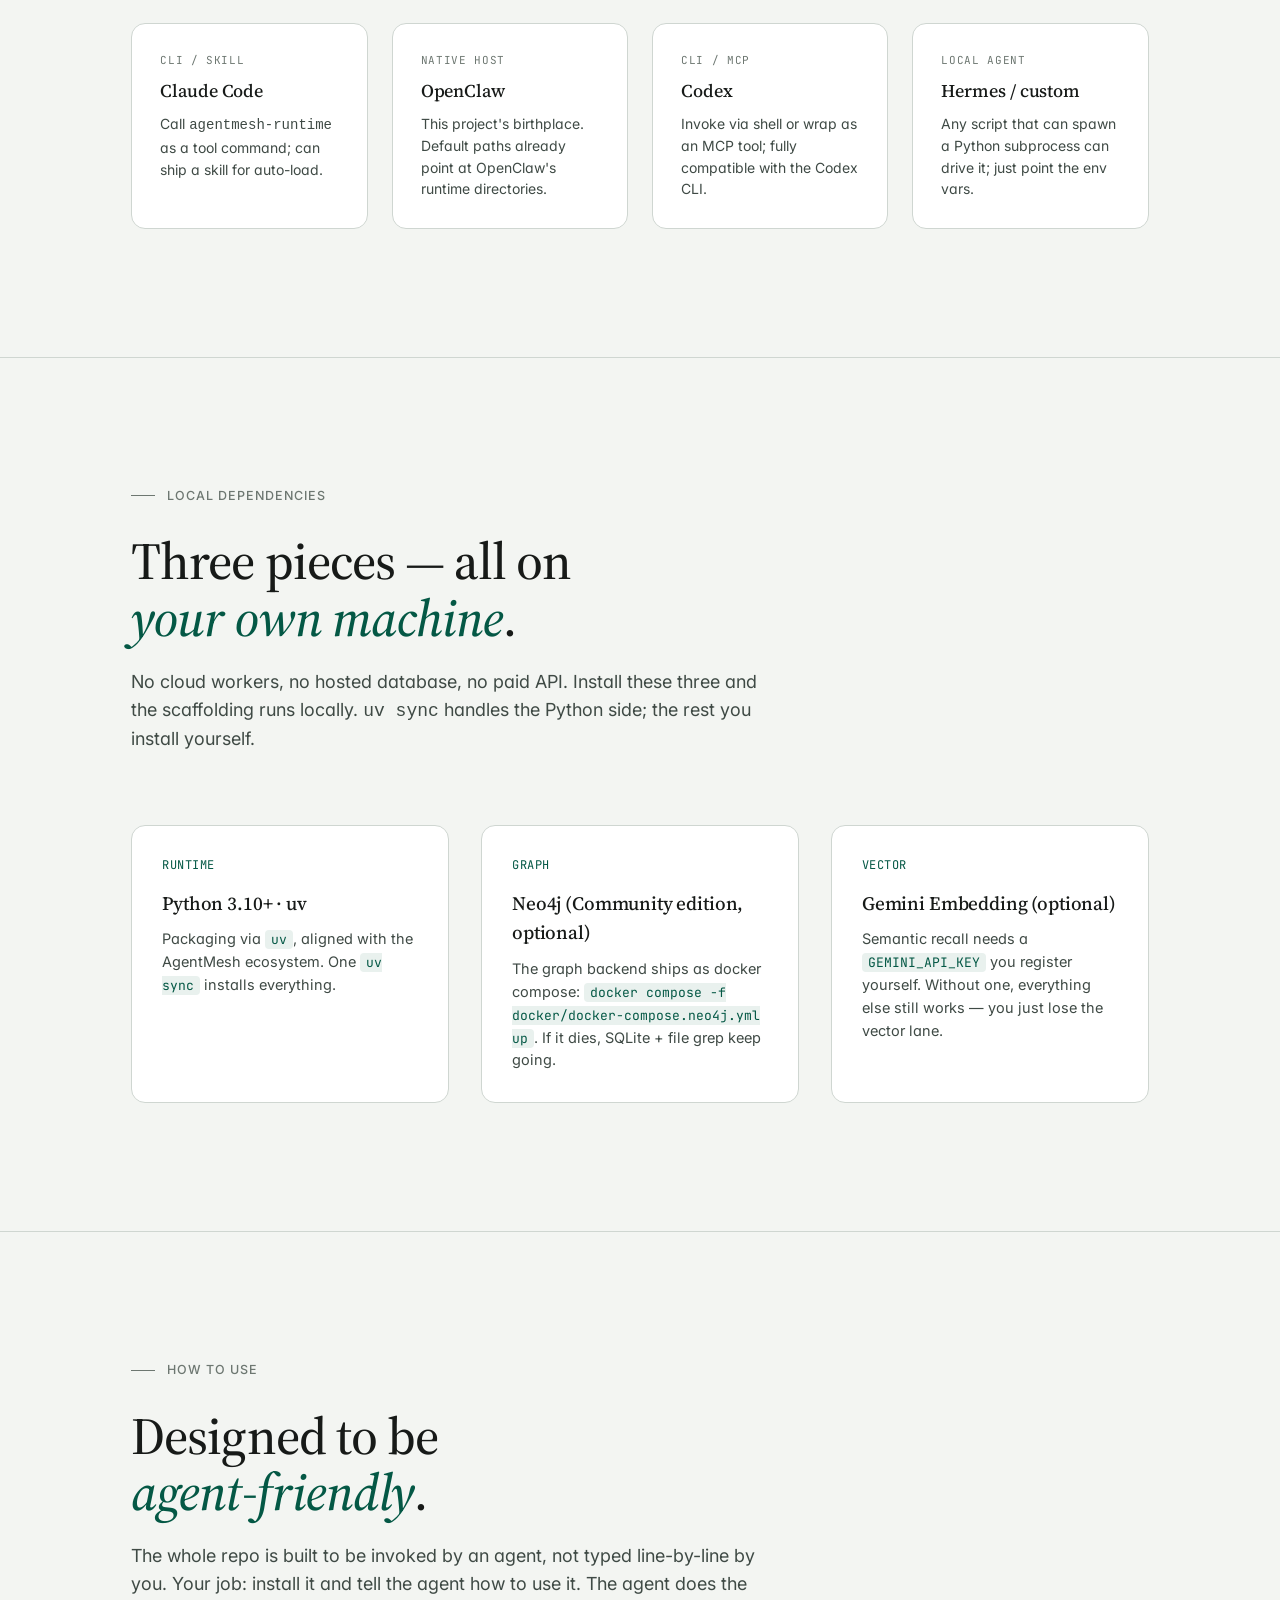
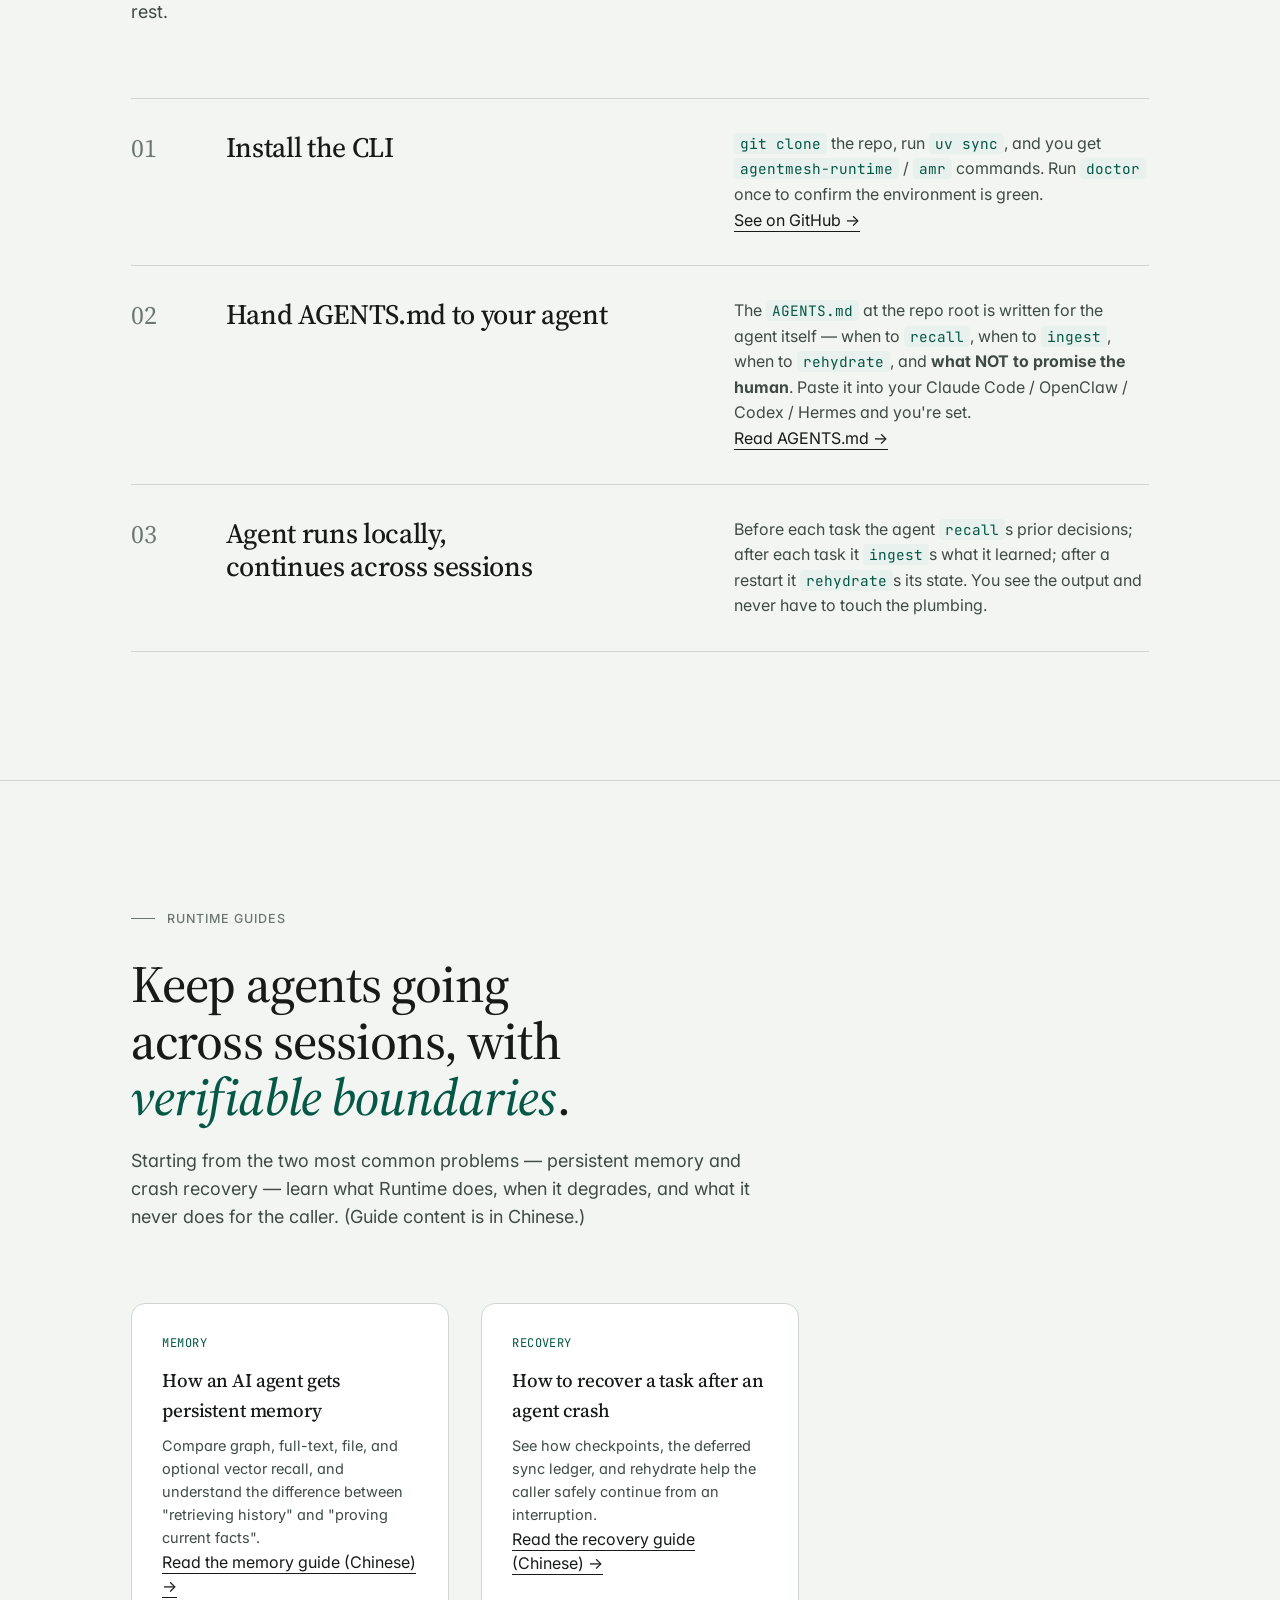
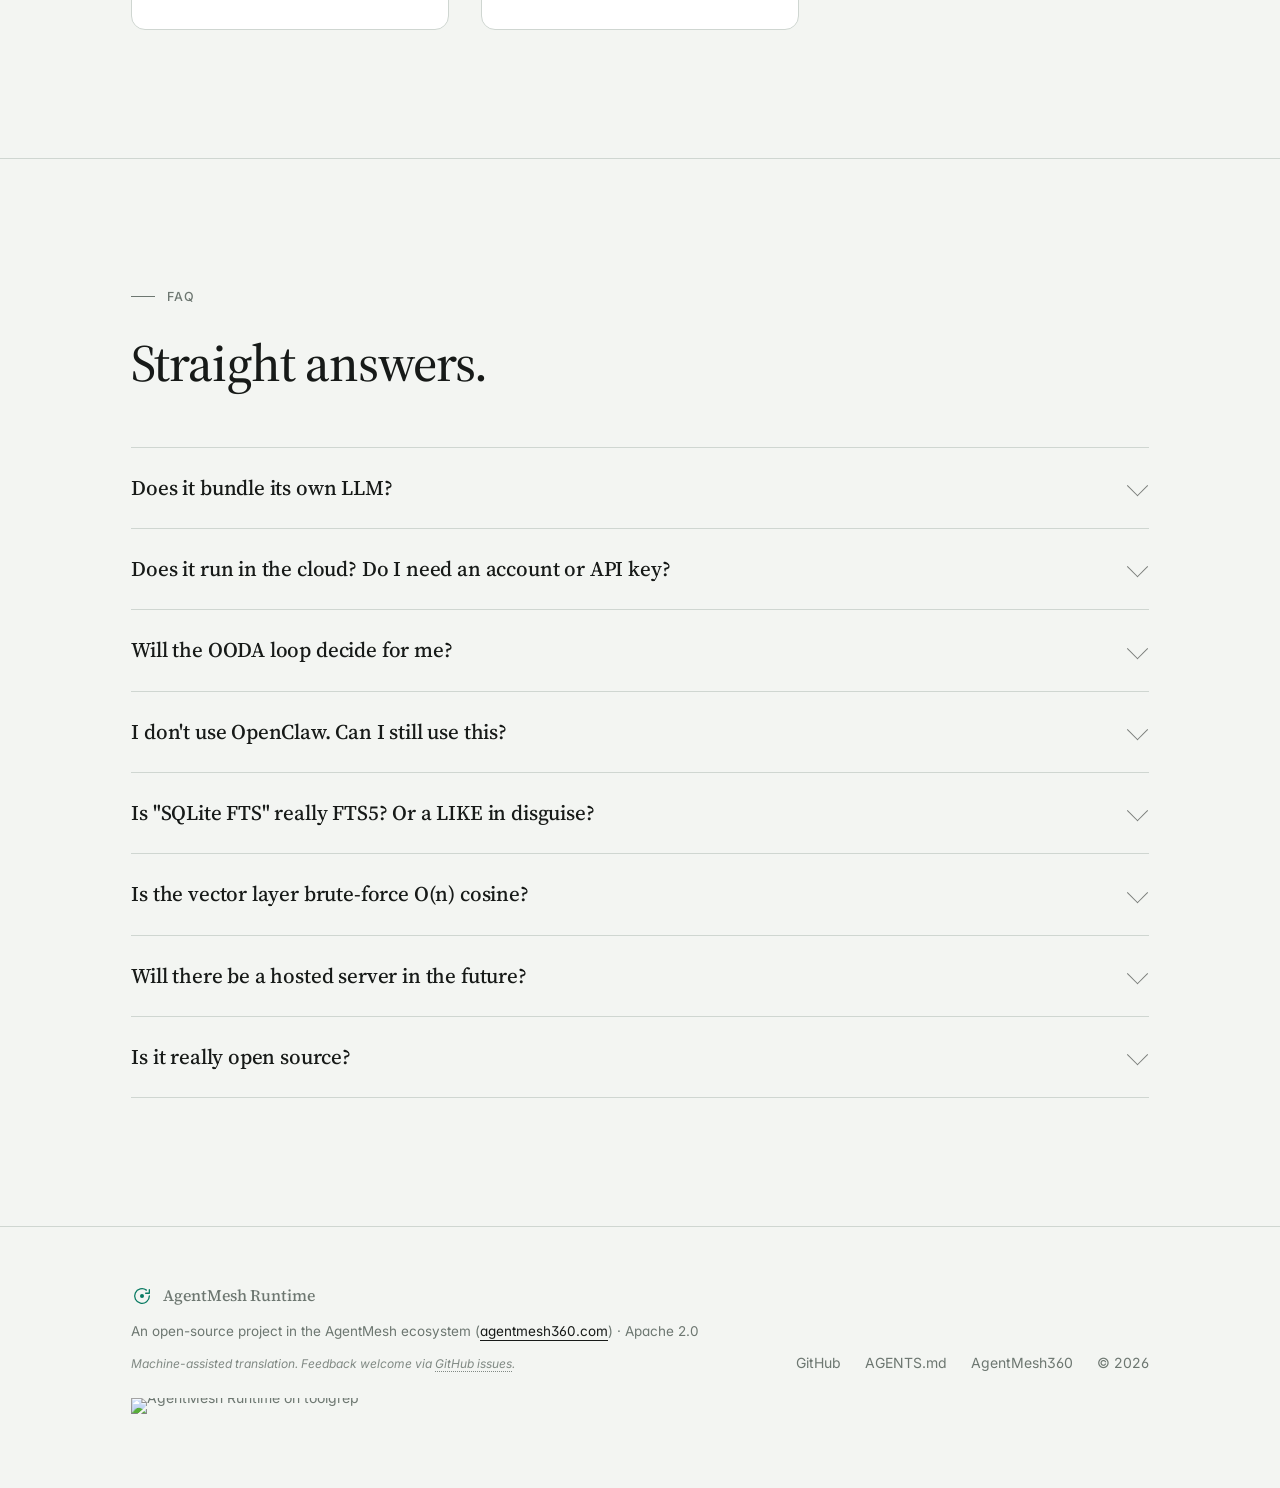
==== commit 93561ea4: "site: add the official toolgrep badge Show the verified listing badge in the footer of every public " ====
--- a/site/en/index.html
+++ b/site/en/index.html
@@ -10,14 +10,14 @@
 <meta property="og:type" content="website" />
 <meta property="og:url" content="https://runtime.agentmesh360.com/" />
 <meta property="og:site_name" content="AgentMesh Runtime · AgentMesh360" />
-<meta property="og:image" content="https://agentmesh360.com/agentmesh360-icon.png" />
+<meta property="og:image" content="https://runtime.agentmesh360.com/og-share-1200x630.png" />
 <meta property="og:locale" content="en_US" />
 <meta name="robots" content="index,follow,max-image-preview:large" />
 <meta name="theme-color" content="#087A62" />
-<meta name="twitter:card" content="summary" />
+<meta name="twitter:card" content="summary_large_image" />
 <meta name="twitter:title" content="AgentMesh Runtime — open-source local agent runtime scaffolding" />
 <meta name="twitter:description" content="Give your AI agent persistent memory, OODA loop recording, and crash recovery — all local, Apache 2.0." />
-<meta name="twitter:image" content="https://agentmesh360.com/agentmesh360-icon.png" />
+<meta name="twitter:image" content="https://runtime.agentmesh360.com/og-share-1200x630.png" />
 <link rel="canonical" href="https://runtime.agentmesh360.com/" />
 <link rel="alternate" type="text/markdown" href="/llms.txt" title="AgentMesh Runtime LLMs.txt" />
 <link rel="alternate" hreflang="zh-CN" href="https://runtime.agentmesh360.com/zh/" />
@@ -35,7 +35,9 @@
       "@type": "Organization",
       "@id": "https://agentmesh360.com/#organization",
       "name": "AgentMesh360",
-      "url": "https://agentmesh360.com/"
+      "url": "https://agentmesh360.com/",
+      "logo": "https://agentmesh360.com/agentmesh360-icon.png?v=transparent-2",
+      "sameAs": ["https://github.com/jiyangnan"]
     },
     {
       "@type": "SoftwareApplication",
@@ -225,6 +227,8 @@
   .foot .brand{font-size:16px} .foot-meta{display:flex;flex-wrap:wrap;gap:24px} .foot-meta a:hover{color:var(--accent)}
   .foot-note{margin-top:14px;font-size:12px;color:var(--muted);opacity:0.85;font-style:italic}
   .foot-note a{border-bottom:1px dotted currentColor} .foot-note a:hover{color:var(--accent);border-bottom-color:var(--accent)}
+  .foot-badge{flex:1 0 100%;line-height:0}
+  .foot-badge img{display:block;height:20px;width:auto}
 </style>
 <script defer src="https://analytics.agentmesh360.com/script.js" data-website-id="a640cdad-a7ab-47b0-8f86-2eb80472ad62"></script>
 </head>
@@ -487,6 +491,7 @@
       <a href="https://agentmesh360.com">AgentMesh360</a>
       <span>© 2026</span>
     </div>
+    <div class="foot-badge"><a href="https://toolgrep.com/p/agentmesh-runtime"><img src="https://toolgrep.com/badge/agentmesh-runtime.svg" alt="AgentMesh Runtime on toolgrep" height="20"></a></div>
   </div>
 </footer>
 
